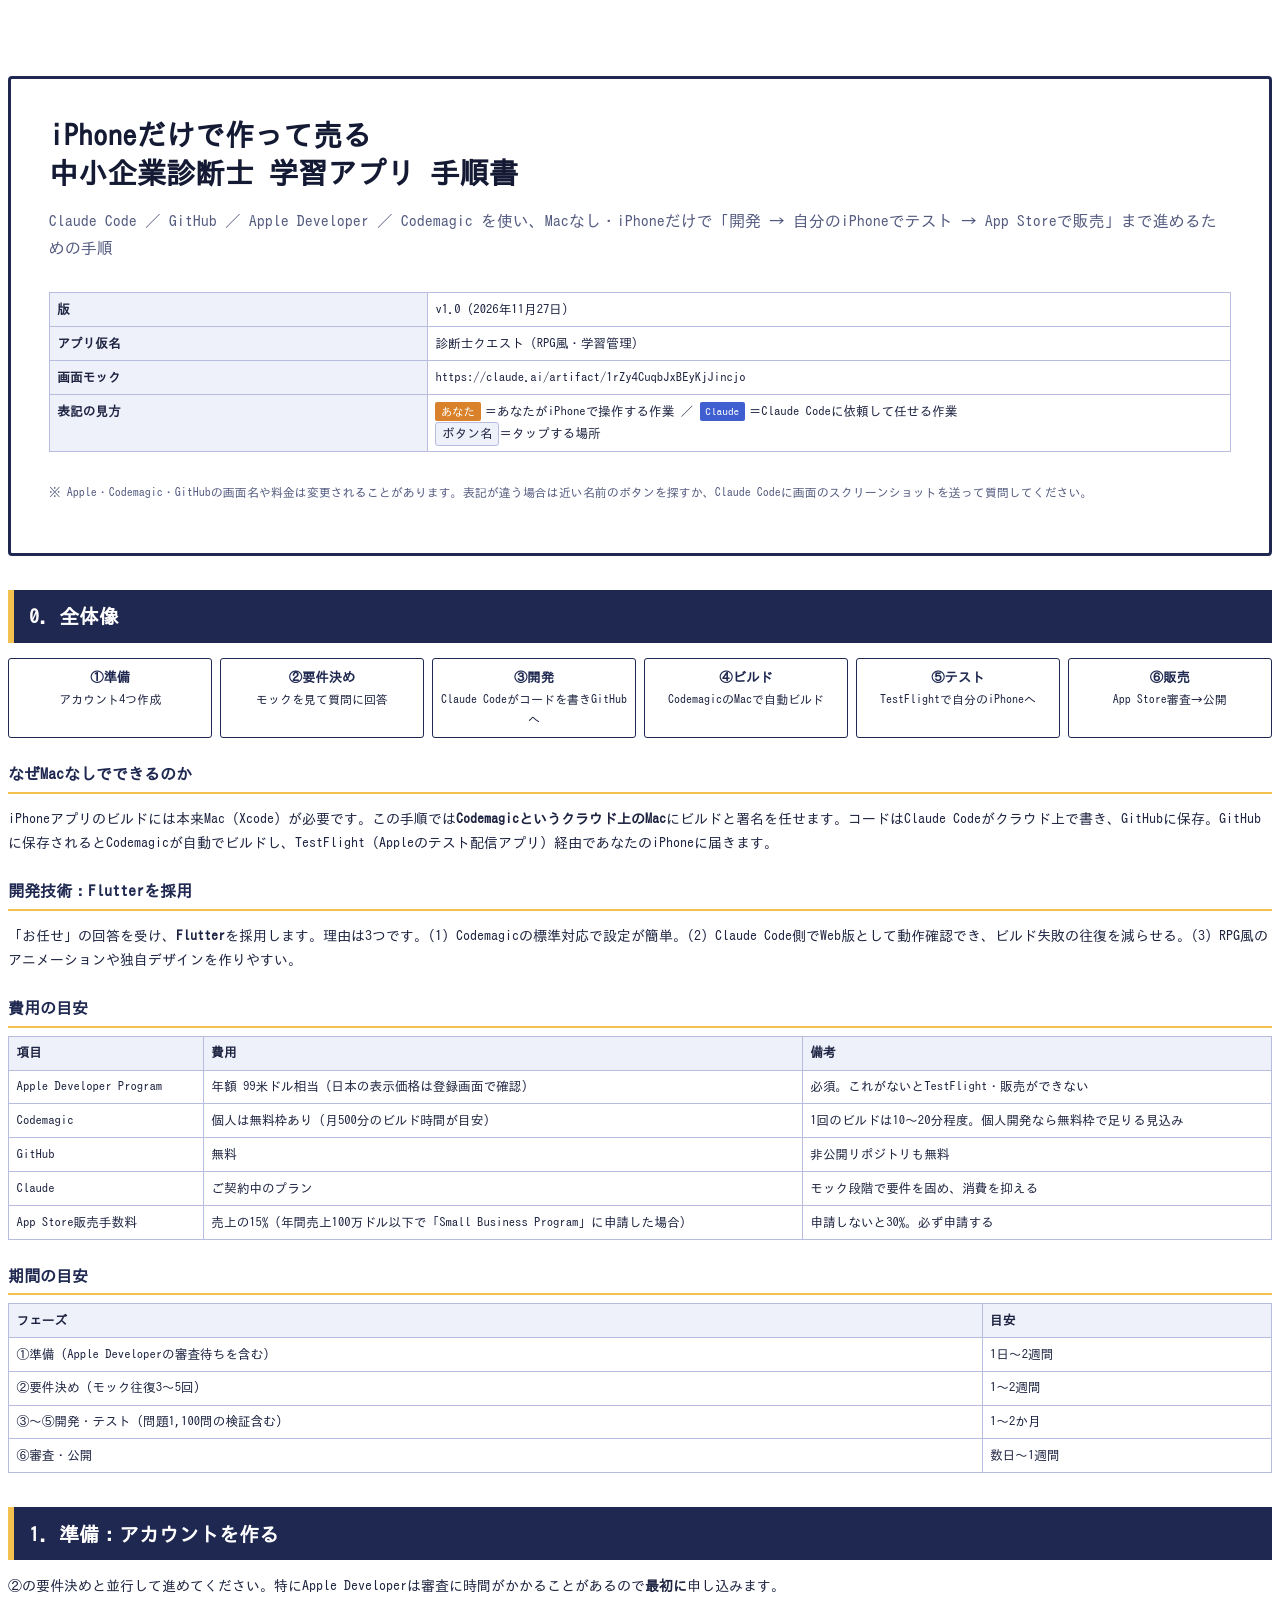
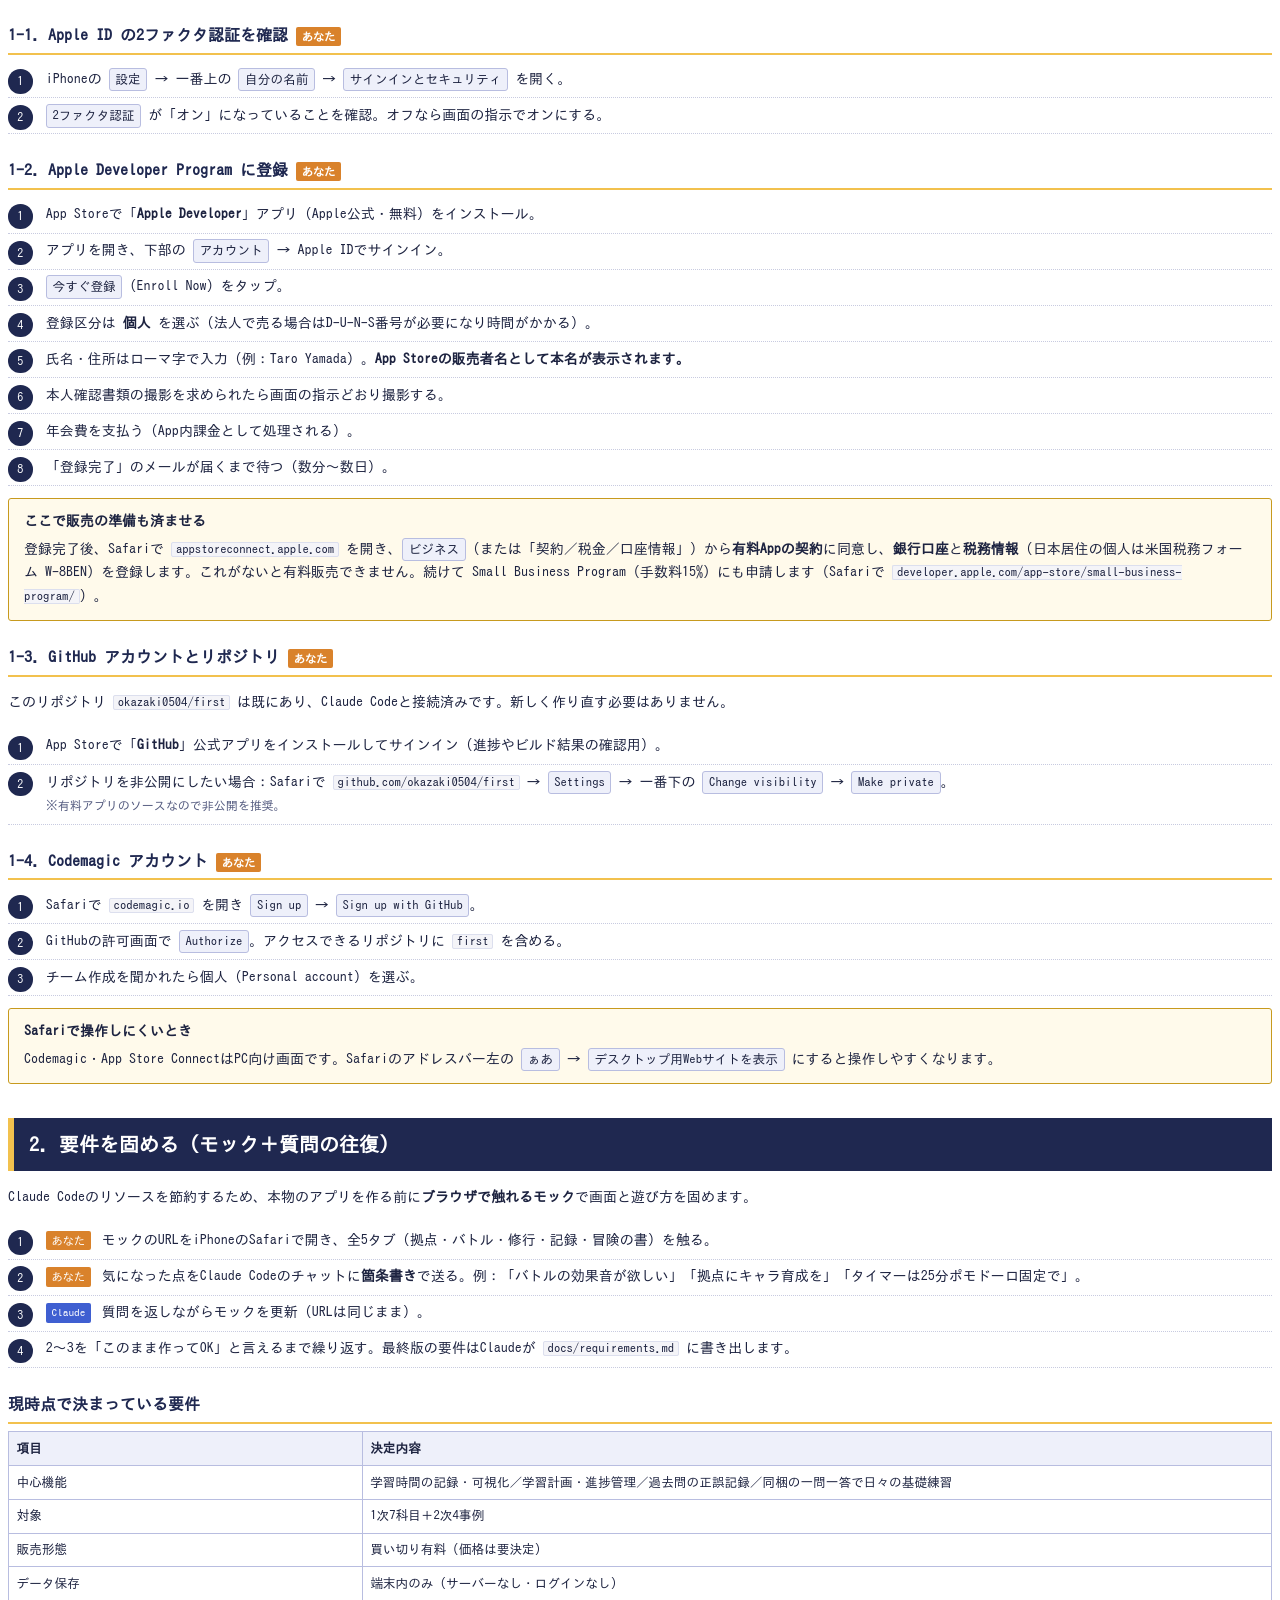
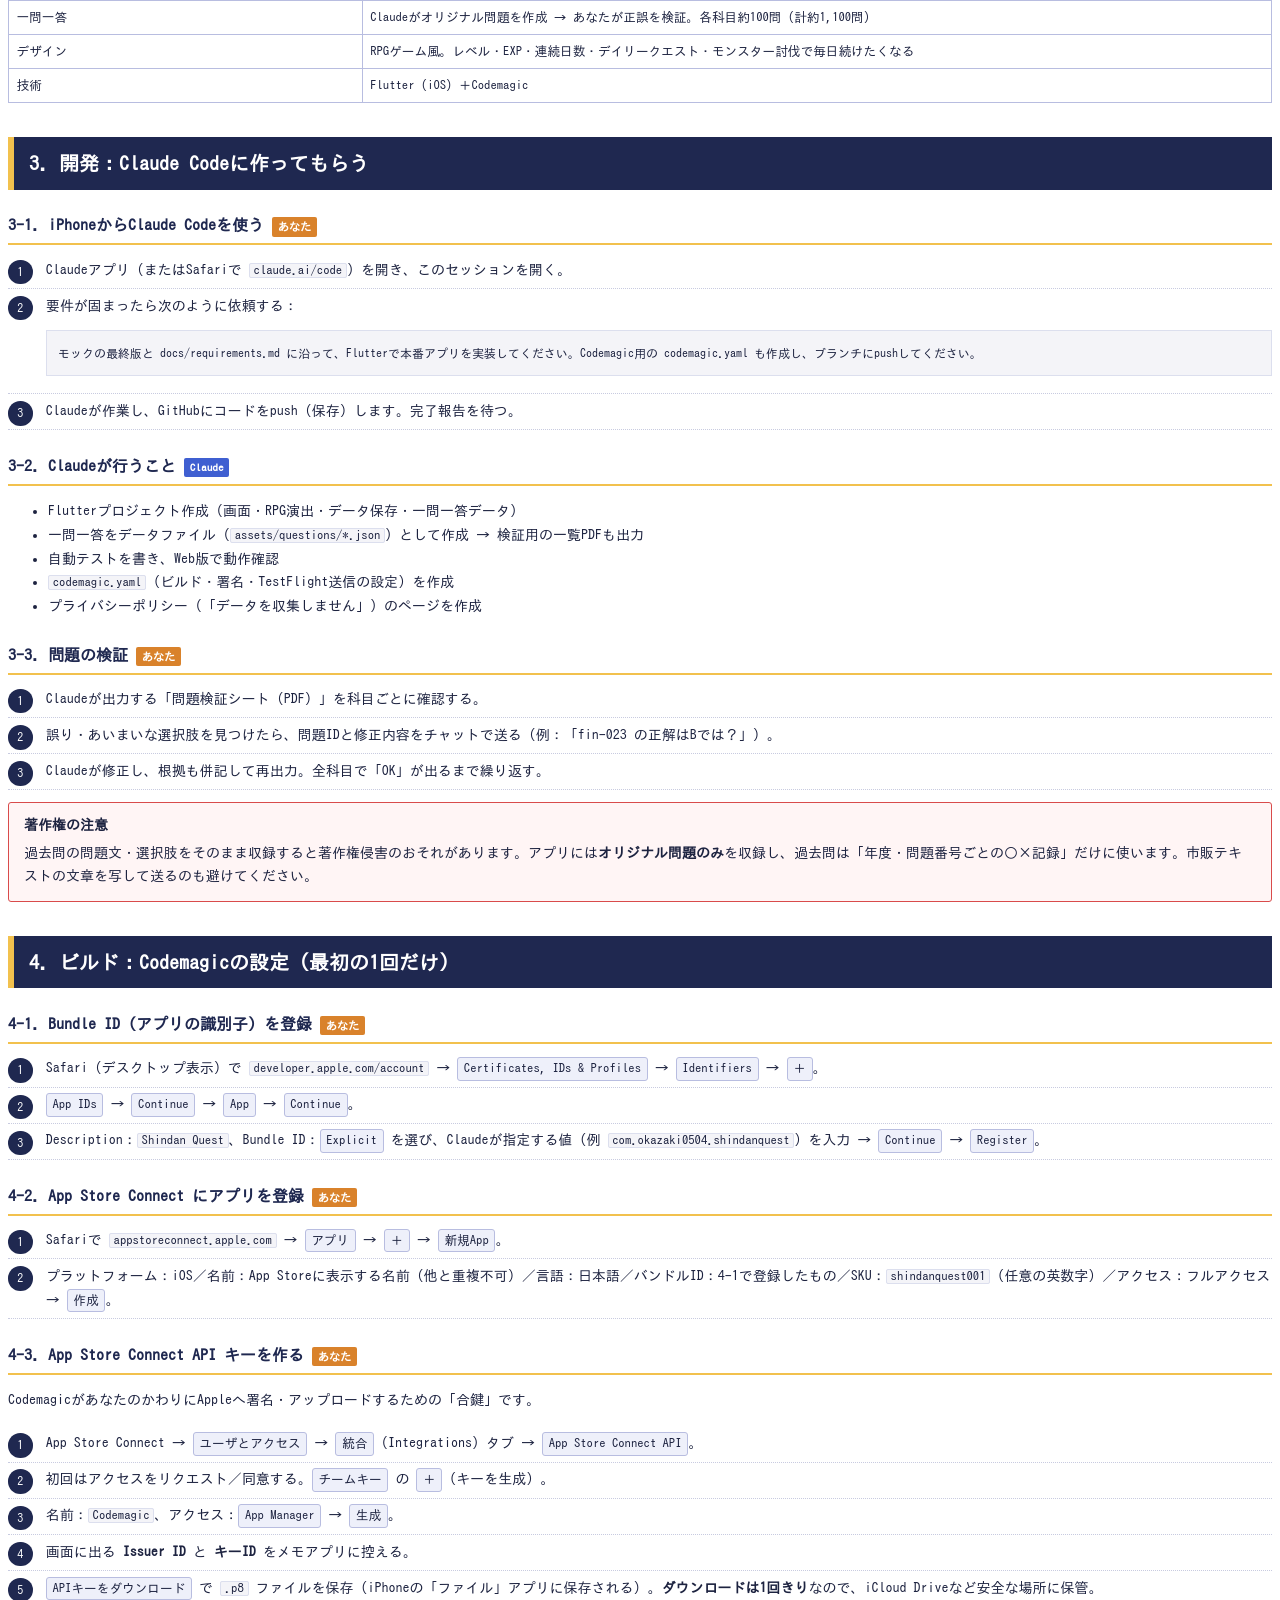
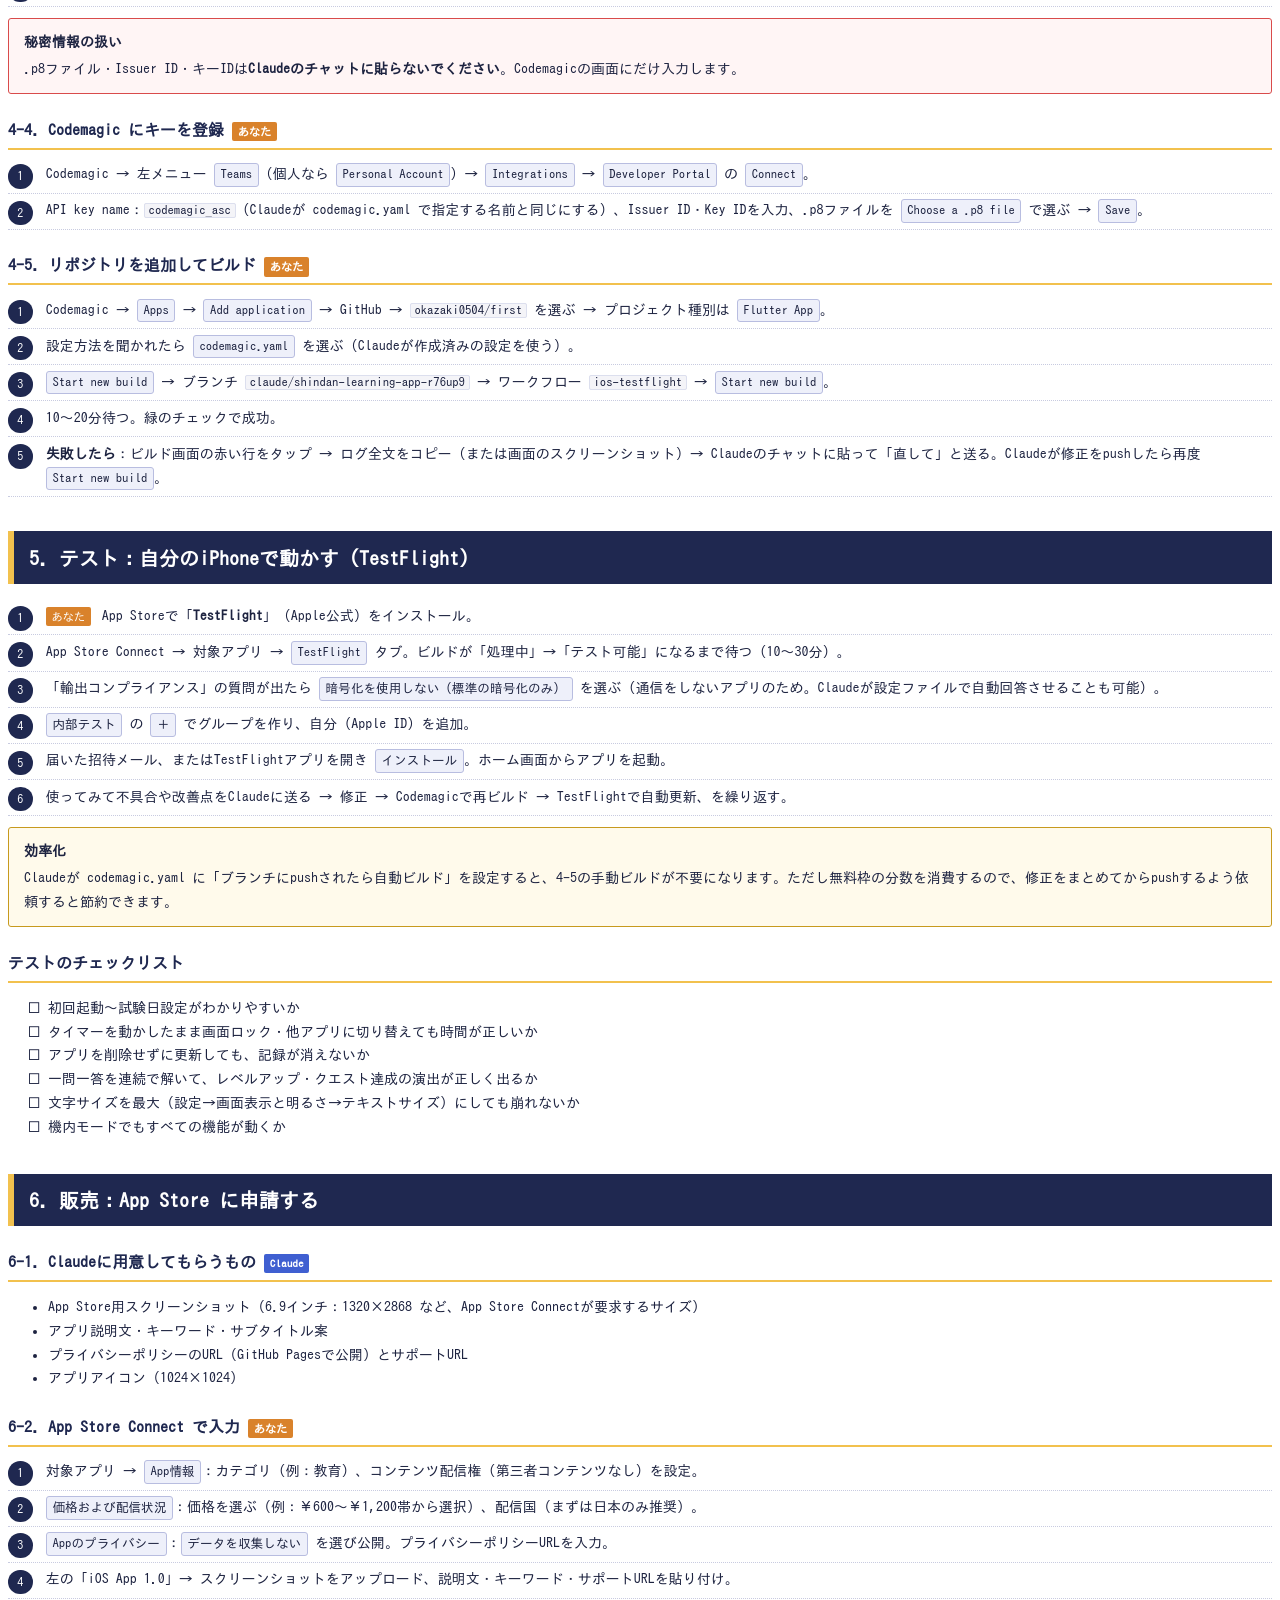
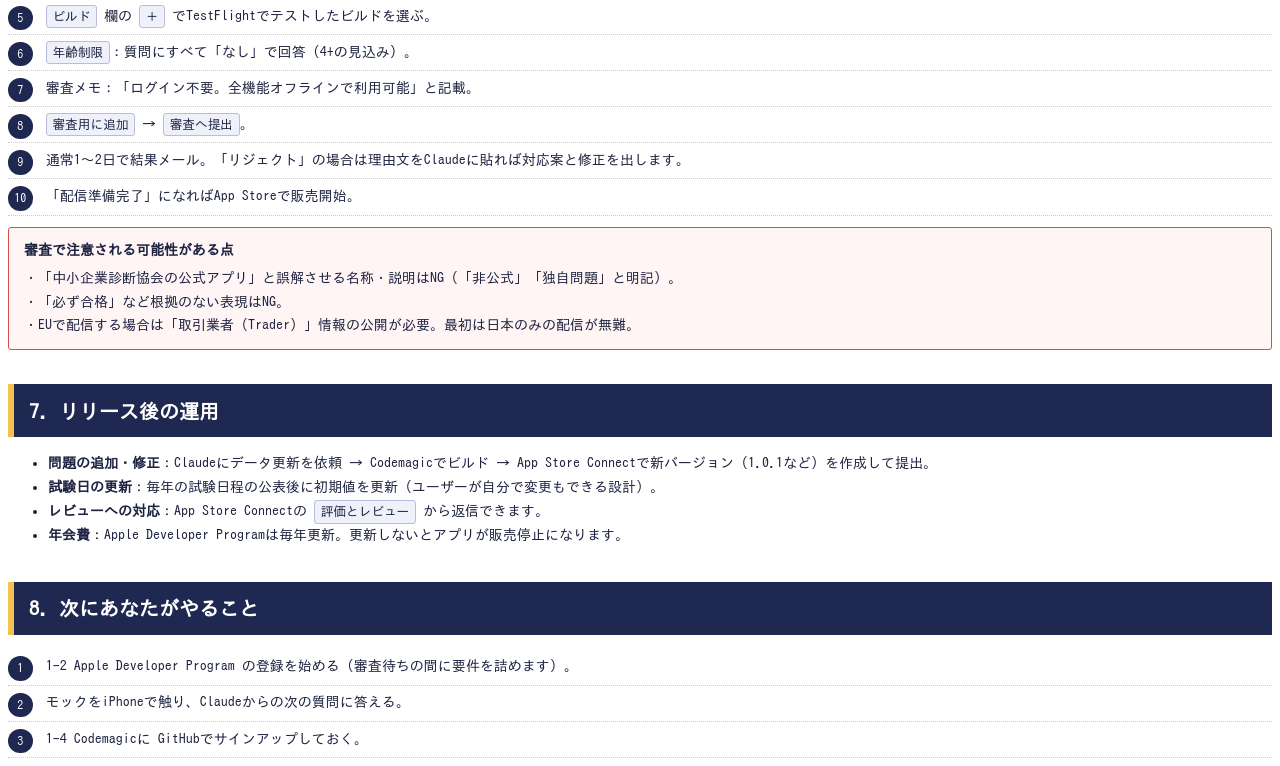
==== docs/guide.html @ 60f97804 "Add RPG-style mock, setup guide PDF, and initial requirements Co-Authored-By: Claude Opus 5.5 <norep" ====
<!doctype html>
<html lang="ja"><head><meta charset="utf-8"><title>iPhoneだけでアプリを作って売る手順書</title>
<style>
@page{size:A4;margin:16mm 14mm 16mm 14mm}
body{font-family:"IPAGothic","IPAゴシック",sans-serif;color:#1d2340;font-size:10.5pt;line-height:1.7}
h1{font-size:22pt;margin:0 0 4mm;color:#141a33;line-height:1.3}
h2{font-size:15pt;color:#fff;background:#1f2850;padding:2.5mm 4mm;margin:9mm 0 4mm;border-left:6px solid #f2c14e;page-break-after:avoid}
h3{font-size:12pt;color:#1f2850;border-bottom:2px solid #f2c14e;padding-bottom:1mm;margin:6mm 0 2mm;page-break-after:avoid}
.cover{border:3px solid #1f2850;border-radius:4px;padding:10mm;margin-top:20mm;page-break-after:always}
.cover .sub{font-size:12pt;color:#555c80}
.cover table{margin-top:8mm}
ol.steps{padding-left:0;list-style:none;counter-reset:s;margin:0}
ol.steps>li{counter-increment:s;position:relative;padding:1.5mm 0 1.5mm 10mm;border-bottom:1px dotted #c8cbe0;page-break-inside:avoid}
ol.steps>li::before{content:counter(s);position:absolute;left:0;top:1.8mm;width:6.5mm;height:6.5mm;border-radius:50%;background:#1f2850;color:#fff;text-align:center;font-size:9pt;line-height:6.5mm}
.tap{display:inline-block;background:#eef0fa;border:1px solid #b8bde0;border-radius:3px;padding:0 1.5mm;font-size:9.5pt;white-space:nowrap}
code,.code{font-family:"IPAGothic",monospace;background:#f4f4f8;border:1px solid #dcdfee;border-radius:2px;padding:0 1mm;font-size:9.5pt}
pre{font-family:"IPAGothic",monospace;background:#f4f4f8;border:1px solid #dcdfee;padding:3mm;font-size:9pt;white-space:pre-wrap;page-break-inside:avoid}
.box{border:1.5px solid #1f2850;border-radius:3px;padding:3mm 4mm;margin:3mm 0;page-break-inside:avoid}
.warn{border-color:#d94b4b;background:#fff5f5}
.tip{border-color:#c79a1e;background:#fffaeb}
.box b.h{display:block;margin-bottom:1mm}
table{border-collapse:collapse;width:100%;margin:2mm 0;font-size:9.5pt;page-break-inside:avoid}
th,td{border:1px solid #b8bde0;padding:1.5mm 2mm;text-align:left;vertical-align:top}
th{background:#eef0fa}
.who{display:inline-block;font-size:8.5pt;border-radius:2px;padding:0 1.5mm;margin-right:1mm;color:#fff}
.me{background:#d9822b}.cl{background:#3f5fd1}
.flow{display:flex;gap:2mm;flex-wrap:wrap;margin:3mm 0}
.flow div{flex:1;min-width:20mm;border:1.5px solid #1f2850;border-radius:3px;padding:2mm;font-size:9pt;text-align:center}
.flow div b{display:block;color:#1f2850;font-size:10pt}
.small{font-size:9pt;color:#555c80}
.check li{list-style:"□ ";}
</style></head><body>

<div class="cover">
<h1>iPhoneだけで作って売る<br>中小企業診断士 学習アプリ 手順書</h1>
<div class="sub">Claude Code ／ GitHub ／ Apple Developer ／ Codemagic を使い、Macなし・iPhoneだけで「開発 → 自分のiPhoneでテスト → App Storeで販売」まで進めるための手順</div>
<table>
<tr><th style="width:32%">版</th><td>v1.0（2026年11月27日）</td></tr>
<tr><th>アプリ仮名</th><td>診断士クエスト（RPG風・学習管理）</td></tr>
<tr><th>画面モック</th><td>https://claude.ai/artifact/1rZy4CuqbJxBEyKjJincjo</td></tr>
<tr><th>表記の見方</th><td><span class="who me">あなた</span>＝あなたがiPhoneで操作する作業 ／ <span class="who cl">Claude</span>＝Claude Codeに依頼して任せる作業<br><span class="tap">ボタン名</span>＝タップする場所</td></tr>
</table>
<p class="small" style="margin-top:8mm">※ Apple・Codemagic・GitHubの画面名や料金は変更されることがあります。表記が違う場合は近い名前のボタンを探すか、Claude Codeに画面のスクリーンショットを送って質問してください。</p>
</div>

<h2>0. 全体像</h2>
<div class="flow">
<div><b>①準備</b>アカウント4つ作成</div>
<div><b>②要件決め</b>モックを見て質問に回答</div>
<div><b>③開発</b>Claude Codeがコードを書きGitHubへ</div>
<div><b>④ビルド</b>CodemagicのMacで自動ビルド</div>
<div><b>⑤テスト</b>TestFlightで自分のiPhoneへ</div>
<div><b>⑥販売</b>App Store審査→公開</div>
</div>
<h3>なぜMacなしでできるのか</h3>
<p>iPhoneアプリのビルドには本来Mac（Xcode）が必要です。この手順では<b>Codemagicというクラウド上のMac</b>にビルドと署名を任せます。コードはClaude Codeがクラウド上で書き、GitHubに保存。GitHubに保存されるとCodemagicが自動でビルドし、TestFlight（Appleのテスト配信アプリ）経由であなたのiPhoneに届きます。</p>
<h3>開発技術：Flutterを採用</h3>
<p>「お任せ」の回答を受け、<b>Flutter</b>を採用します。理由は3つです。(1) Codemagicの標準対応で設定が簡単。(2) Claude Code側でWeb版として動作確認でき、ビルド失敗の往復を減らせる。(3) RPG風のアニメーションや独自デザインを作りやすい。</p>
<h3>費用の目安</h3>
<table>
<tr><th>項目</th><th>費用</th><th>備考</th></tr>
<tr><td>Apple Developer Program</td><td>年額 99米ドル相当（日本の表示価格は登録画面で確認）</td><td>必須。これがないとTestFlight・販売ができない</td></tr>
<tr><td>Codemagic</td><td>個人は無料枠あり（月500分のビルド時間が目安）</td><td>1回のビルドは10〜20分程度。個人開発なら無料枠で足りる見込み</td></tr>
<tr><td>GitHub</td><td>無料</td><td>非公開リポジトリも無料</td></tr>
<tr><td>Claude</td><td>ご契約中のプラン</td><td>モック段階で要件を固め、消費を抑える</td></tr>
<tr><td>App Store販売手数料</td><td>売上の15%（年間売上100万ドル以下で「Small Business Program」に申請した場合）</td><td>申請しないと30%。必ず申請する</td></tr>
</table>
<h3>期間の目安</h3>
<table>
<tr><th>フェーズ</th><th>目安</th></tr>
<tr><td>①準備（Apple Developerの審査待ちを含む）</td><td>1日〜2週間</td></tr>
<tr><td>②要件決め（モック往復3〜5回）</td><td>1〜2週間</td></tr>
<tr><td>③〜⑤開発・テスト（問題1,100問の検証含む）</td><td>1〜2か月</td></tr>
<tr><td>⑥審査・公開</td><td>数日〜1週間</td></tr>
</table>

<h2>1. 準備：アカウントを作る</h2>
<p>②の要件決めと並行して進めてください。特にApple Developerは審査に時間がかかることがあるので<b>最初に</b>申し込みます。</p>

<h3>1-1. Apple ID の2ファクタ認証を確認 <span class="who me">あなた</span></h3>
<ol class="steps">
<li>iPhoneの <span class="tap">設定</span> → 一番上の <span class="tap">自分の名前</span> → <span class="tap">サインインとセキュリティ</span> を開く。</li>
<li><span class="tap">2ファクタ認証</span> が「オン」になっていることを確認。オフなら画面の指示でオンにする。</li>
</ol>

<h3>1-2. Apple Developer Program に登録 <span class="who me">あなた</span></h3>
<ol class="steps">
<li>App Storeで「<b>Apple Developer</b>」アプリ（Apple公式・無料）をインストール。</li>
<li>アプリを開き、下部の <span class="tap">アカウント</span> → Apple IDでサインイン。</li>
<li><span class="tap">今すぐ登録</span>（Enroll Now）をタップ。</li>
<li>登録区分は <b>個人</b> を選ぶ（法人で売る場合はD-U-N-S番号が必要になり時間がかかる）。</li>
<li>氏名・住所はローマ字で入力（例：Taro Yamada）。<b>App Storeの販売者名として本名が表示されます。</b></li>
<li>本人確認書類の撮影を求められたら画面の指示どおり撮影する。</li>
<li>年会費を支払う（App内課金として処理される）。</li>
<li>「登録完了」のメールが届くまで待つ（数分〜数日）。</li>
</ol>
<div class="box tip"><b class="h">ここで販売の準備も済ませる</b>登録完了後、Safariで <code>appstoreconnect.apple.com</code> を開き、<span class="tap">ビジネス</span>（または「契約／税金／口座情報」）から<b>有料Appの契約</b>に同意し、<b>銀行口座</b>と<b>税務情報</b>（日本居住の個人は米国税務フォーム W-8BEN）を登録します。これがないと有料販売できません。続けて Small Business Program（手数料15%）にも申請します（Safariで <code>developer.apple.com/app-store/small-business-program/</code>）。</div>

<h3>1-3. GitHub アカウントとリポジトリ <span class="who me">あなた</span></h3>
<p>このリポジトリ <code>okazaki0504/first</code> は既にあり、Claude Codeと接続済みです。新しく作り直す必要はありません。</p>
<ol class="steps">
<li>App Storeで「<b>GitHub</b>」公式アプリをインストールしてサインイン（進捗やビルド結果の確認用）。</li>
<li>リポジトリを非公開にしたい場合：Safariで <code>github.com/okazaki0504/first</code> → <span class="tap">Settings</span> → 一番下の <span class="tap">Change visibility</span> → <span class="tap">Make private</span>。<br><span class="small">※有料アプリのソースなので非公開を推奨。</span></li>
</ol>

<h3>1-4. Codemagic アカウント <span class="who me">あなた</span></h3>
<ol class="steps">
<li>Safariで <code>codemagic.io</code> を開き <span class="tap">Sign up</span> → <span class="tap">Sign up with GitHub</span>。</li>
<li>GitHubの許可画面で <span class="tap">Authorize</span>。アクセスできるリポジトリに <code>first</code> を含める。</li>
<li>チーム作成を聞かれたら個人（Personal account）を選ぶ。</li>
</ol>
<div class="box tip"><b class="h">Safariで操作しにくいとき</b>Codemagic・App Store ConnectはPC向け画面です。Safariのアドレスバー左の <span class="tap">ぁあ</span> → <span class="tap">デスクトップ用Webサイトを表示</span> にすると操作しやすくなります。</div>

<h2>2. 要件を固める（モック＋質問の往復）</h2>
<p>Claude Codeのリソースを節約するため、本物のアプリを作る前に<b>ブラウザで触れるモック</b>で画面と遊び方を固めます。</p>
<ol class="steps">
<li><span class="who me">あなた</span> モックのURLをiPhoneのSafariで開き、全5タブ（拠点・バトル・修行・記録・冒険の書）を触る。</li>
<li><span class="who me">あなた</span> 気になった点をClaude Codeのチャットに<b>箇条書き</b>で送る。例：「バトルの効果音が欲しい」「拠点にキャラ育成を」「タイマーは25分ポモドーロ固定で」。</li>
<li><span class="who cl">Claude</span> 質問を返しながらモックを更新（URLは同じまま）。</li>
<li>2〜3を「このまま作ってOK」と言えるまで繰り返す。最終版の要件はClaudeが <code>docs/requirements.md</code> に書き出します。</li>
</ol>
<h3>現時点で決まっている要件</h3>
<table>
<tr><th style="width:28%">項目</th><th>決定内容</th></tr>
<tr><td>中心機能</td><td>学習時間の記録・可視化／学習計画・進捗管理／過去問の正誤記録／同梱の一問一答で日々の基礎練習</td></tr>
<tr><td>対象</td><td>1次7科目＋2次4事例</td></tr>
<tr><td>販売形態</td><td>買い切り有料（価格は要決定）</td></tr>
<tr><td>データ保存</td><td>端末内のみ（サーバーなし・ログインなし）</td></tr>
<tr><td>一問一答</td><td>Claudeがオリジナル問題を作成 → あなたが正誤を検証。各科目約100問（計約1,100問）</td></tr>
<tr><td>デザイン</td><td>RPGゲーム風。レベル・EXP・連続日数・デイリークエスト・モンスター討伐で毎日続けたくなる</td></tr>
<tr><td>技術</td><td>Flutter（iOS）＋Codemagic</td></tr>
</table>

<h2>3. 開発：Claude Codeに作ってもらう</h2>
<h3>3-1. iPhoneからClaude Codeを使う <span class="who me">あなた</span></h3>
<ol class="steps">
<li>Claudeアプリ（またはSafariで <code>claude.ai/code</code>）を開き、このセッションを開く。</li>
<li>要件が固まったら次のように依頼する：<br><pre>モックの最終版と docs/requirements.md に沿って、Flutterで本番アプリを実装してください。Codemagic用の codemagic.yaml も作成し、ブランチにpushしてください。</pre></li>
<li>Claudeが作業し、GitHubにコードをpush（保存）します。完了報告を待つ。</li>
</ol>
<h3>3-2. Claudeが行うこと <span class="who cl">Claude</span></h3>
<ul>
<li>Flutterプロジェクト作成（画面・RPG演出・データ保存・一問一答データ）</li>
<li>一問一答をデータファイル（<code>assets/questions/*.json</code>）として作成 → 検証用の一覧PDFも出力</li>
<li>自動テストを書き、Web版で動作確認</li>
<li><code>codemagic.yaml</code>（ビルド・署名・TestFlight送信の設定）を作成</li>
<li>プライバシーポリシー（「データを収集しません」）のページを作成</li>
</ul>
<h3>3-3. 問題の検証 <span class="who me">あなた</span></h3>
<ol class="steps">
<li>Claudeが出力する「問題検証シート（PDF）」を科目ごとに確認する。</li>
<li>誤り・あいまいな選択肢を見つけたら、問題IDと修正内容をチャットで送る（例：「fin-023 の正解はBでは？」）。</li>
<li>Claudeが修正し、根拠も併記して再出力。全科目で「OK」が出るまで繰り返す。</li>
</ol>
<div class="box warn"><b class="h">著作権の注意</b>過去問の問題文・選択肢をそのまま収録すると著作権侵害のおそれがあります。アプリには<b>オリジナル問題のみ</b>を収録し、過去問は「年度・問題番号ごとの○×記録」だけに使います。市販テキストの文章を写して送るのも避けてください。</div>

<h2>4. ビルド：Codemagicの設定（最初の1回だけ）</h2>
<h3>4-1. Bundle ID（アプリの識別子）を登録 <span class="who me">あなた</span></h3>
<ol class="steps">
<li>Safari（デスクトップ表示）で <code>developer.apple.com/account</code> → <span class="tap">Certificates, IDs &amp; Profiles</span> → <span class="tap">Identifiers</span> → <span class="tap">＋</span>。</li>
<li><span class="tap">App IDs</span> → <span class="tap">Continue</span> → <span class="tap">App</span> → <span class="tap">Continue</span>。</li>
<li>Description：<code>Shindan Quest</code>、Bundle ID：<span class="tap">Explicit</span> を選び、Claudeが指定する値（例 <code>com.okazaki0504.shindanquest</code>）を入力 → <span class="tap">Continue</span> → <span class="tap">Register</span>。</li>
</ol>
<h3>4-2. App Store Connect にアプリを登録 <span class="who me">あなた</span></h3>
<ol class="steps">
<li>Safariで <code>appstoreconnect.apple.com</code> → <span class="tap">アプリ</span> → <span class="tap">＋</span> → <span class="tap">新規App</span>。</li>
<li>プラットフォーム：iOS／名前：App Storeに表示する名前（他と重複不可）／言語：日本語／バンドルID：4-1で登録したもの／SKU：<code>shindanquest001</code>（任意の英数字）／アクセス：フルアクセス → <span class="tap">作成</span>。</li>
</ol>
<h3>4-3. App Store Connect API キーを作る <span class="who me">あなた</span></h3>
<p>CodemagicがあなたのかわりにAppleへ署名・アップロードするための「合鍵」です。</p>
<ol class="steps">
<li>App Store Connect → <span class="tap">ユーザとアクセス</span> → <span class="tap">統合</span>（Integrations）タブ → <span class="tap">App Store Connect API</span>。</li>
<li>初回はアクセスをリクエスト／同意する。<span class="tap">チームキー</span> の <span class="tap">＋</span>（キーを生成）。</li>
<li>名前：<code>Codemagic</code>、アクセス：<span class="tap">App Manager</span> → <span class="tap">生成</span>。</li>
<li>画面に出る <b>Issuer ID</b> と <b>キーID</b> をメモアプリに控える。</li>
<li><span class="tap">APIキーをダウンロード</span> で <code>.p8</code> ファイルを保存（iPhoneの「ファイル」アプリに保存される）。<b>ダウンロードは1回きり</b>なので、iCloud Driveなど安全な場所に保管。</li>
</ol>
<div class="box warn"><b class="h">秘密情報の扱い</b>.p8ファイル・Issuer ID・キーIDは<b>Claudeのチャットに貼らないでください</b>。Codemagicの画面にだけ入力します。</div>
<h3>4-4. Codemagic にキーを登録 <span class="who me">あなた</span></h3>
<ol class="steps">
<li>Codemagic → 左メニュー <span class="tap">Teams</span>（個人なら <span class="tap">Personal Account</span>）→ <span class="tap">Integrations</span> → <span class="tap">Developer Portal</span> の <span class="tap">Connect</span>。</li>
<li>API key name：<code>codemagic_asc</code>（Claudeが codemagic.yaml で指定する名前と同じにする）、Issuer ID・Key IDを入力、.p8ファイルを <span class="tap">Choose a .p8 file</span> で選ぶ → <span class="tap">Save</span>。</li>
</ol>
<h3>4-5. リポジトリを追加してビルド <span class="who me">あなた</span></h3>
<ol class="steps">
<li>Codemagic → <span class="tap">Apps</span> → <span class="tap">Add application</span> → GitHub → <code>okazaki0504/first</code> を選ぶ → プロジェクト種別は <span class="tap">Flutter App</span>。</li>
<li>設定方法を聞かれたら <span class="tap">codemagic.yaml</span> を選ぶ（Claudeが作成済みの設定を使う）。</li>
<li><span class="tap">Start new build</span> → ブランチ <code>claude/shindan-learning-app-r76up9</code> → ワークフロー <code>ios-testflight</code> → <span class="tap">Start new build</span>。</li>
<li>10〜20分待つ。緑のチェックで成功。</li>
<li><b>失敗したら</b>：ビルド画面の赤い行をタップ → ログ全文をコピー（または画面のスクリーンショット）→ Claudeのチャットに貼って「直して」と送る。Claudeが修正をpushしたら再度 <span class="tap">Start new build</span>。</li>
</ol>

<h2>5. テスト：自分のiPhoneで動かす（TestFlight）</h2>
<ol class="steps">
<li><span class="who me">あなた</span> App Storeで「<b>TestFlight</b>」（Apple公式）をインストール。</li>
<li>App Store Connect → 対象アプリ → <span class="tap">TestFlight</span> タブ。ビルドが「処理中」→「テスト可能」になるまで待つ（10〜30分）。</li>
<li>「輸出コンプライアンス」の質問が出たら <span class="tap">暗号化を使用しない（標準の暗号化のみ）</span> を選ぶ（通信をしないアプリのため。Claudeが設定ファイルで自動回答させることも可能）。</li>
<li><span class="tap">内部テスト</span> の <span class="tap">＋</span> でグループを作り、自分（Apple ID）を追加。</li>
<li>届いた招待メール、またはTestFlightアプリを開き <span class="tap">インストール</span>。ホーム画面からアプリを起動。</li>
<li>使ってみて不具合や改善点をClaudeに送る → 修正 → Codemagicで再ビルド → TestFlightで自動更新、を繰り返す。</li>
</ol>
<div class="box tip"><b class="h">効率化</b>Claudeが codemagic.yaml に「ブランチにpushされたら自動ビルド」を設定すると、4-5の手動ビルドが不要になります。ただし無料枠の分数を消費するので、修正をまとめてからpushするよう依頼すると節約できます。</div>
<h3>テストのチェックリスト</h3>
<ul class="check">
<li>初回起動〜試験日設定がわかりやすいか</li>
<li>タイマーを動かしたまま画面ロック・他アプリに切り替えても時間が正しいか</li>
<li>アプリを削除せずに更新しても、記録が消えないか</li>
<li>一問一答を連続で解いて、レベルアップ・クエスト達成の演出が正しく出るか</li>
<li>文字サイズを最大（設定→画面表示と明るさ→テキストサイズ）にしても崩れないか</li>
<li>機内モードでもすべての機能が動くか</li>
</ul>

<h2>6. 販売：App Store に申請する</h2>
<h3>6-1. Claudeに用意してもらうもの <span class="who cl">Claude</span></h3>
<ul>
<li>App Store用スクリーンショット（6.9インチ：1320×2868 など、App Store Connectが要求するサイズ）</li>
<li>アプリ説明文・キーワード・サブタイトル案</li>
<li>プライバシーポリシーのURL（GitHub Pagesで公開）とサポートURL</li>
<li>アプリアイコン（1024×1024）</li>
</ul>
<h3>6-2. App Store Connect で入力 <span class="who me">あなた</span></h3>
<ol class="steps">
<li>対象アプリ → <span class="tap">App情報</span>：カテゴリ（例：教育）、コンテンツ配信権（第三者コンテンツなし）を設定。</li>
<li><span class="tap">価格および配信状況</span>：価格を選ぶ（例：¥600〜¥1,200帯から選択）、配信国（まずは日本のみ推奨）。</li>
<li><span class="tap">Appのプライバシー</span>：<span class="tap">データを収集しない</span> を選び公開。プライバシーポリシーURLを入力。</li>
<li>左の「iOS App 1.0」→ スクリーンショットをアップロード、説明文・キーワード・サポートURLを貼り付け。</li>
<li><span class="tap">ビルド</span> 欄の <span class="tap">＋</span> でTestFlightでテストしたビルドを選ぶ。</li>
<li><span class="tap">年齢制限</span>：質問にすべて「なし」で回答（4+の見込み）。</li>
<li>審査メモ：「ログイン不要。全機能オフラインで利用可能」と記載。</li>
<li><span class="tap">審査用に追加</span> → <span class="tap">審査へ提出</span>。</li>
<li>通常1〜2日で結果メール。「リジェクト」の場合は理由文をClaudeに貼れば対応案と修正を出します。</li>
<li>「配信準備完了」になればApp Storeで販売開始。</li>
</ol>
<div class="box warn"><b class="h">審査で注意される可能性がある点</b>
・「中小企業診断協会の公式アプリ」と誤解させる名称・説明はNG（「非公式」「独自問題」と明記）。<br>
・「必ず合格」など根拠のない表現はNG。<br>
・EUで配信する場合は「取引業者（Trader）」情報の公開が必要。最初は日本のみの配信が無難。</div>

<h2>7. リリース後の運用</h2>
<ul>
<li><b>問題の追加・修正</b>：Claudeにデータ更新を依頼 → Codemagicでビルド → App Store Connectで新バージョン（1.0.1など）を作成して提出。</li>
<li><b>試験日の更新</b>：毎年の試験日程の公表後に初期値を更新（ユーザーが自分で変更もできる設計）。</li>
<li><b>レビューへの対応</b>：App Store Connectの <span class="tap">評価とレビュー</span> から返信できます。</li>
<li><b>年会費</b>：Apple Developer Programは毎年更新。更新しないとアプリが販売停止になります。</li>
</ul>

<h2>8. 次にあなたがやること</h2>
<ol class="steps">
<li>1-2 Apple Developer Program の登録を始める（審査待ちの間に要件を詰めます）。</li>
<li>モックをiPhoneで触り、Claudeからの次の質問に答える。</li>
<li>1-4 Codemagicに GitHubでサインアップしておく。</li>
</ol>
</body></html>
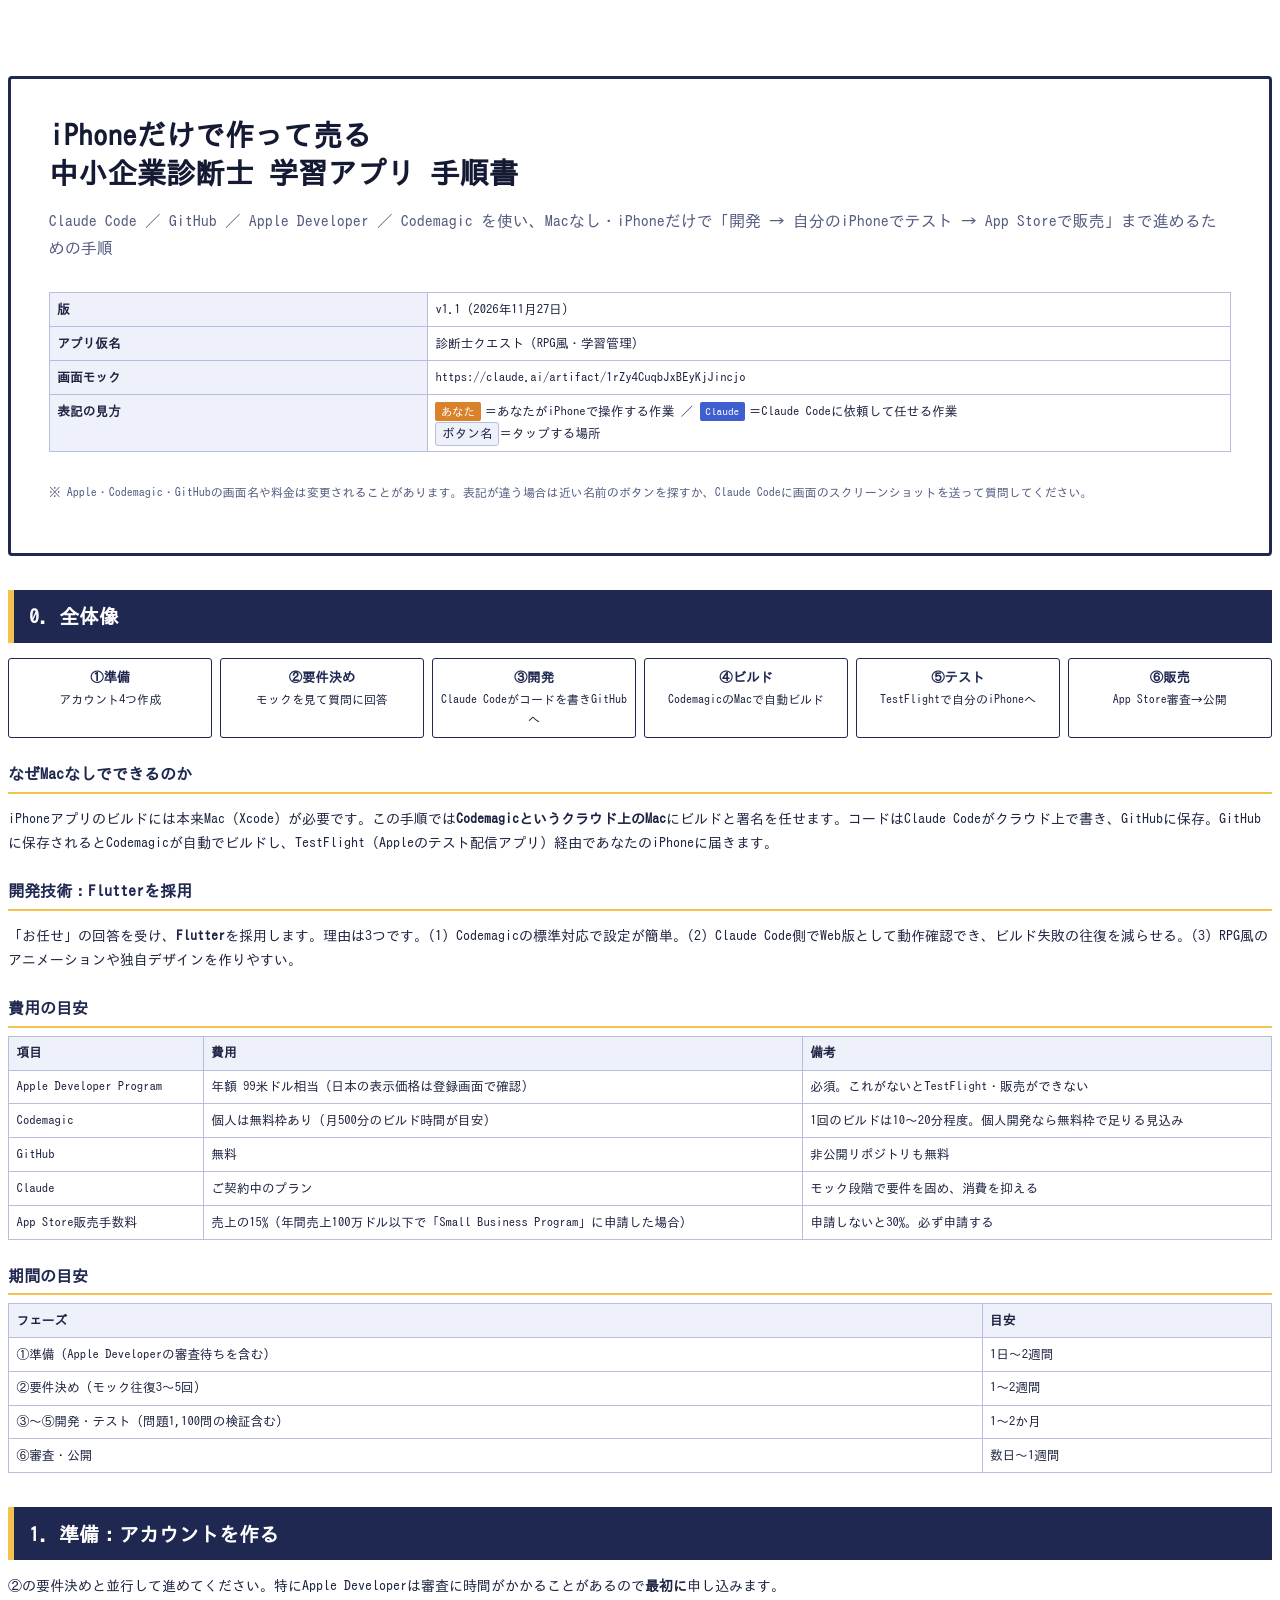
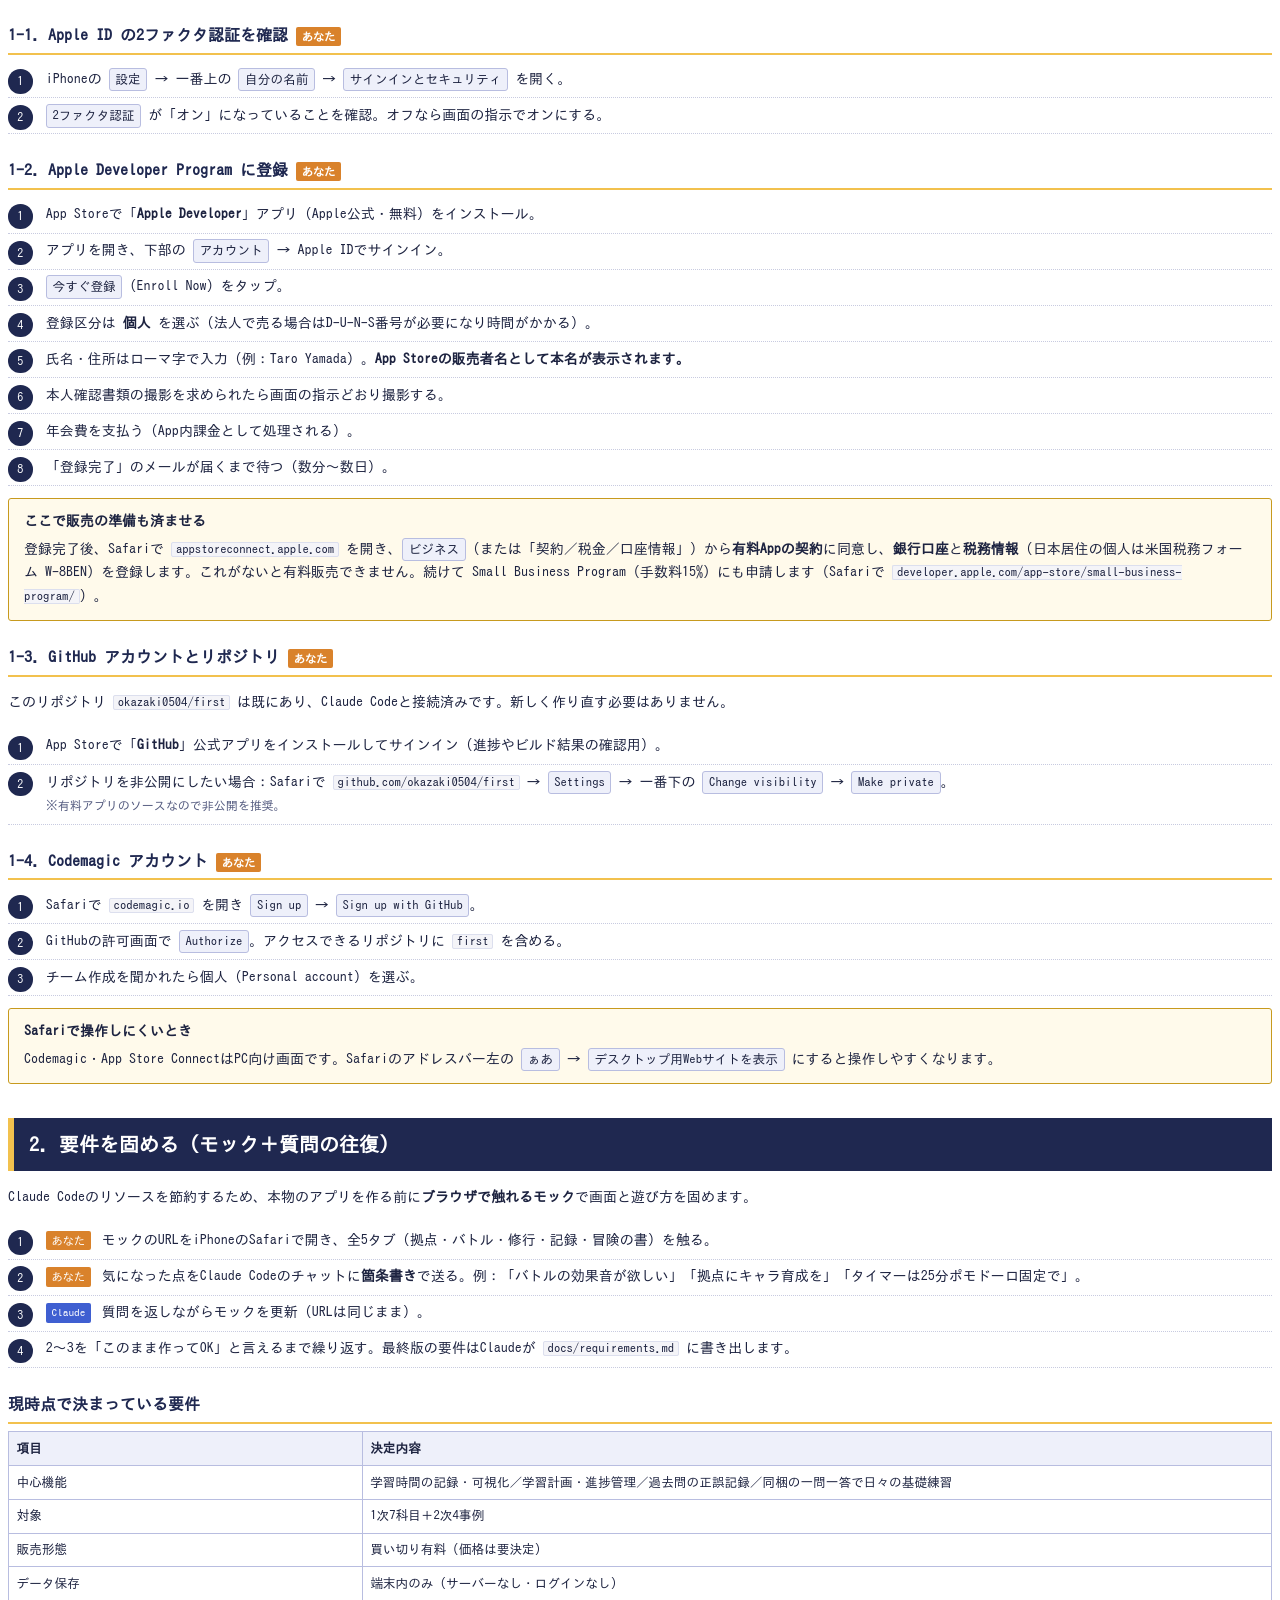
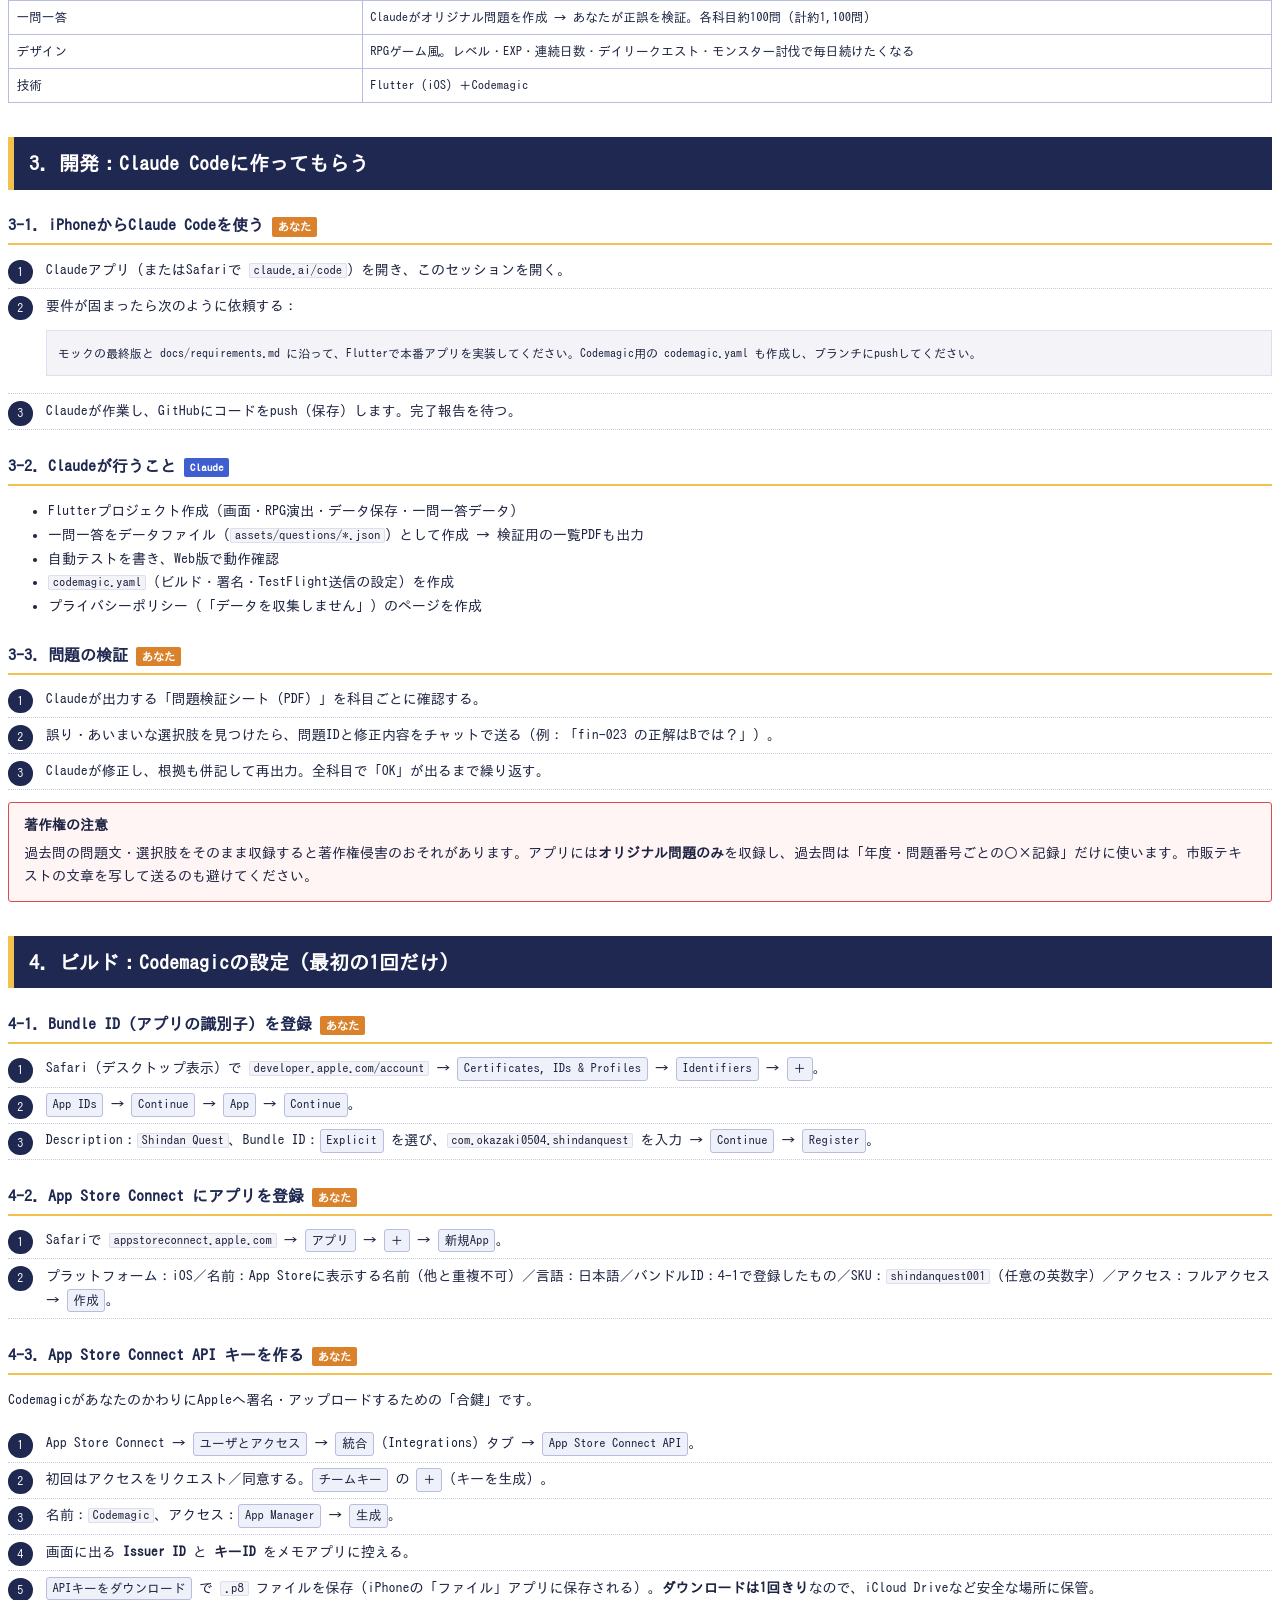
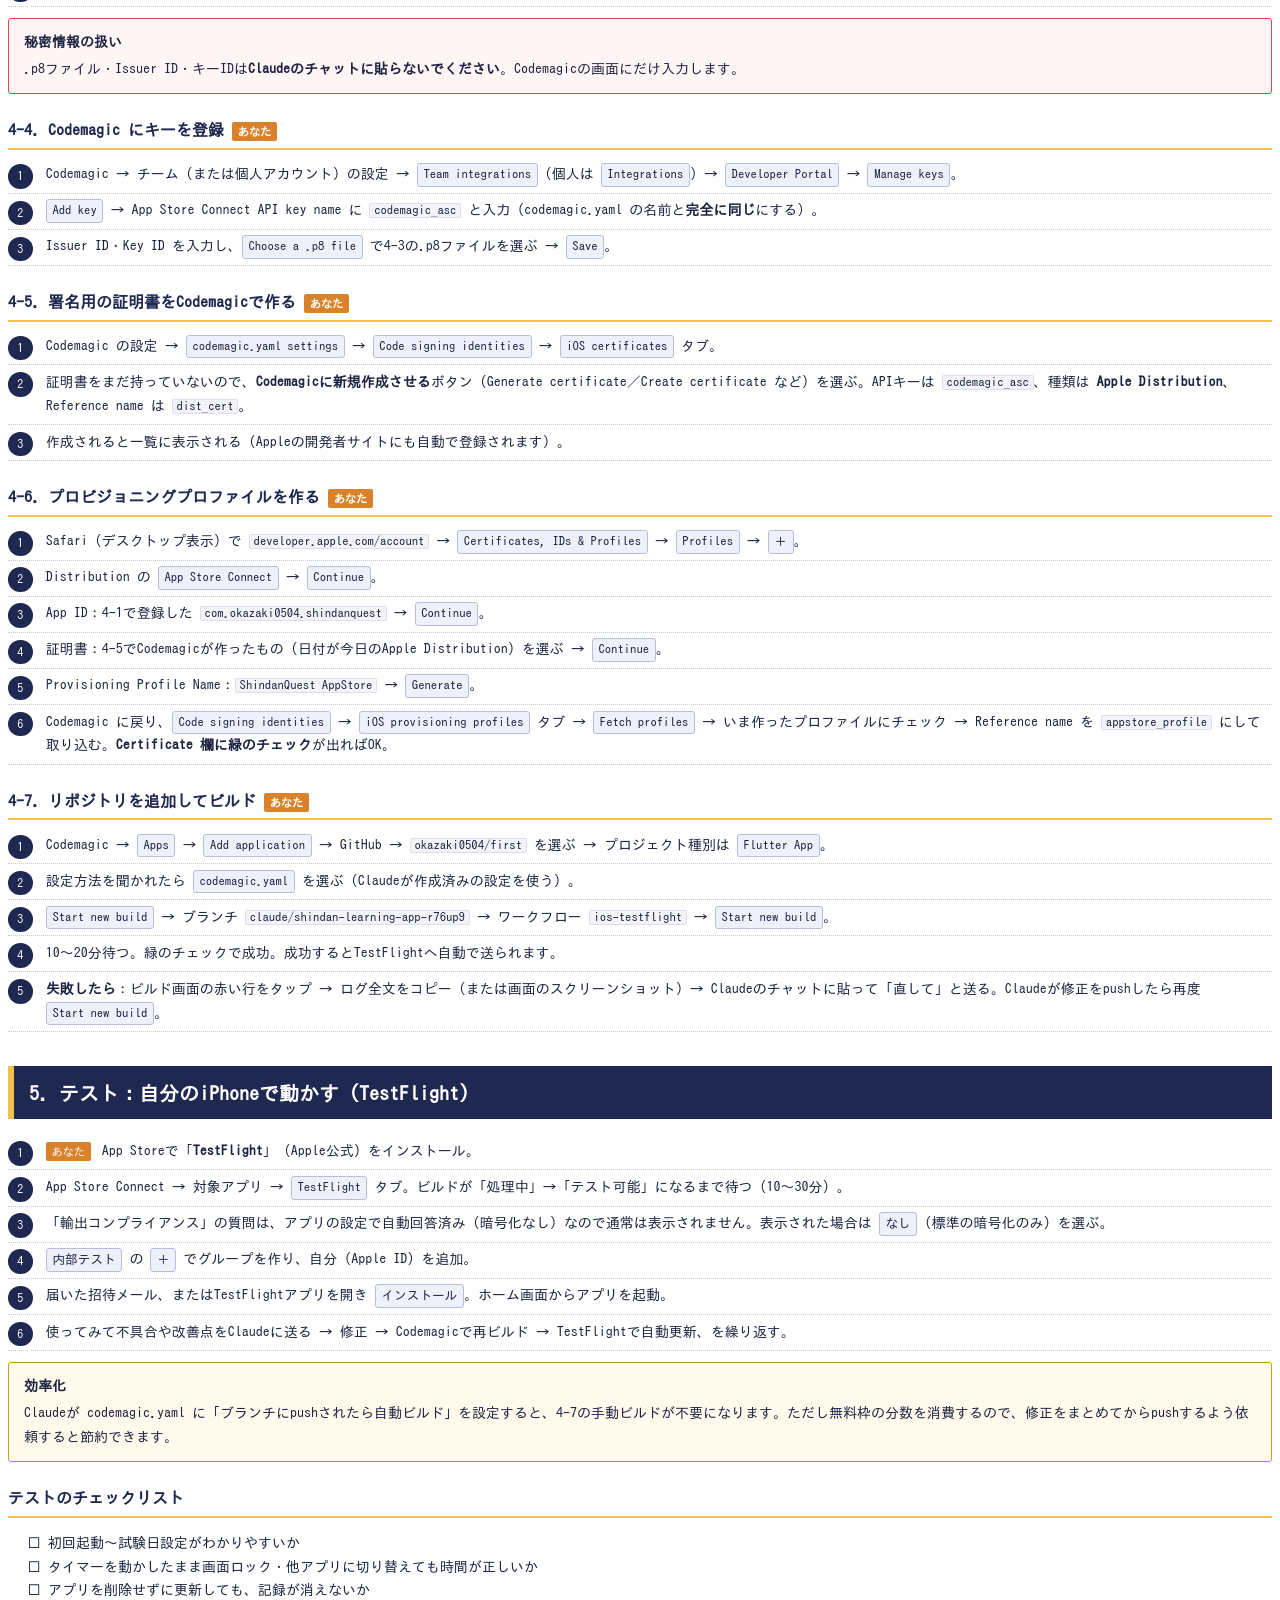
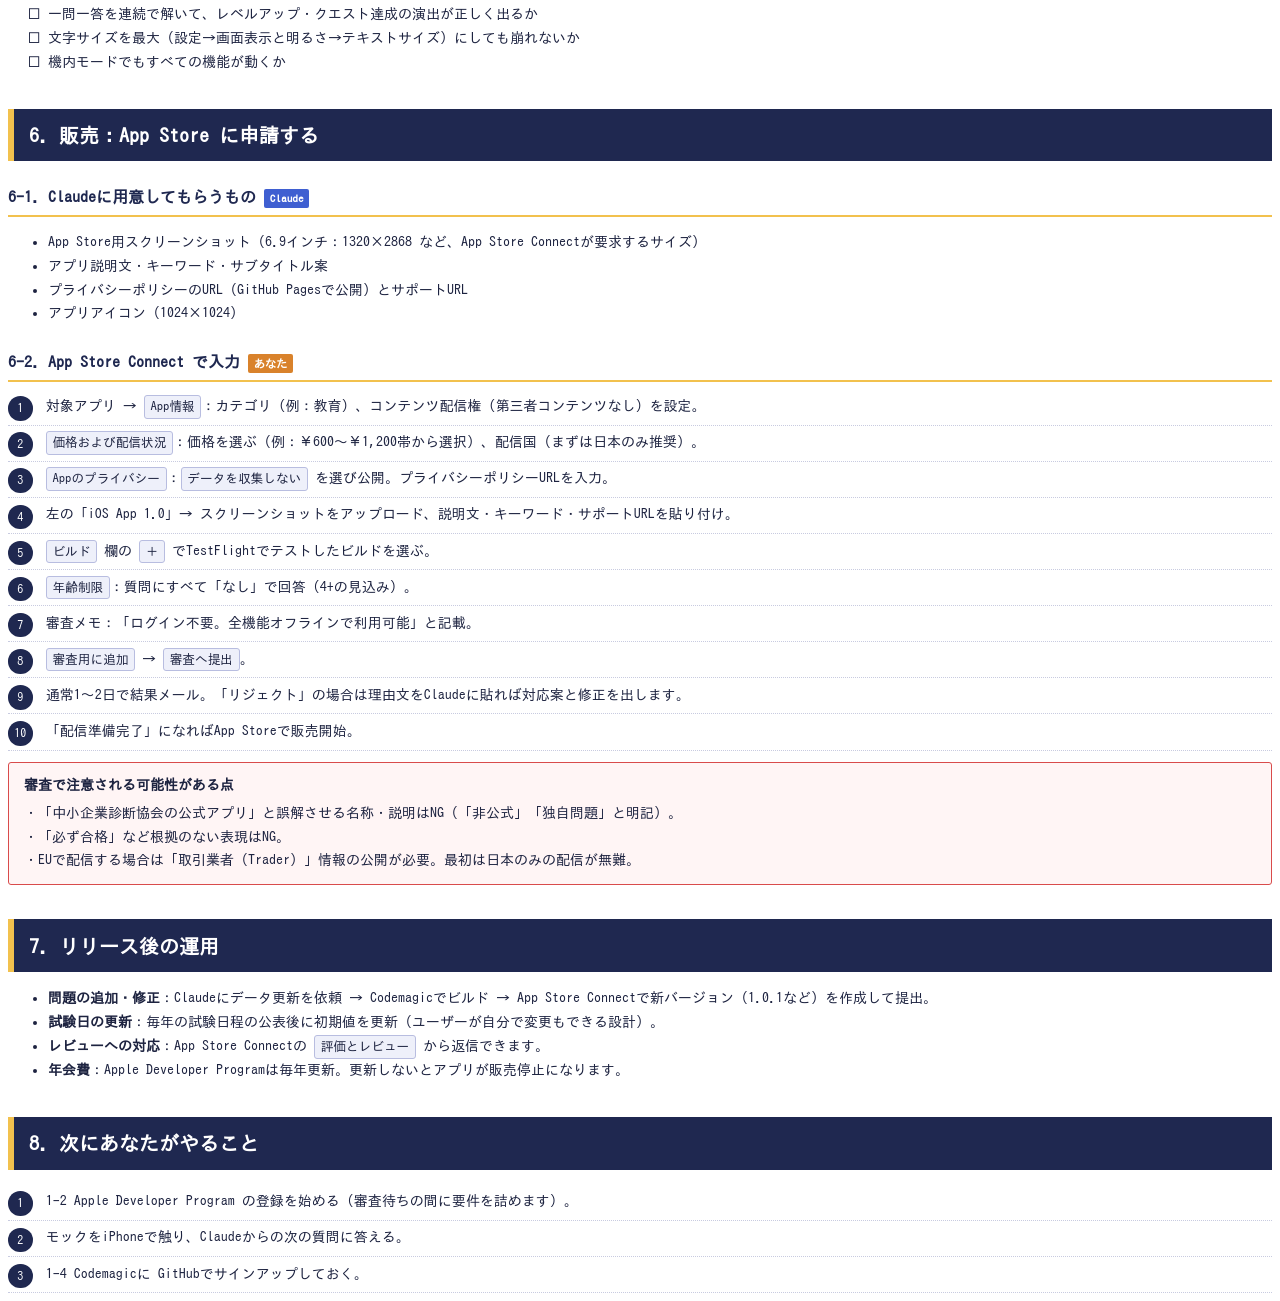
==== commit af5beead: "Start Flutter app: all five tabs, onboarding, review tower, boss battles, notifications - Game logic" ====
--- a/docs/guide.html
+++ b/docs/guide.html
@@ -35,7 +35,7 @@
 <h1>iPhoneだけで作って売る<br>中小企業診断士 学習アプリ 手順書</h1>
 <div class="sub">Claude Code ／ GitHub ／ Apple Developer ／ Codemagic を使い、Macなし・iPhoneだけで「開発 → 自分のiPhoneでテスト → App Storeで販売」まで進めるための手順</div>
 <table>
-<tr><th style="width:32%">版</th><td>v1.0（2026年11月27日）</td></tr>
+<tr><th style="width:32%">版</th><td>v1.1（2026年11月27日）</td></tr>
 <tr><th>アプリ仮名</th><td>診断士クエスト（RPG風・学習管理）</td></tr>
 <tr><th>画面モック</th><td>https://claude.ai/artifact/1rZy4CuqbJxBEyKjJincjo</td></tr>
 <tr><th>表記の見方</th><td><span class="who me">あなた</span>＝あなたがiPhoneで操作する作業 ／ <span class="who cl">Claude</span>＝Claude Codeに依頼して任せる作業<br><span class="tap">ボタン名</span>＝タップする場所</td></tr>
@@ -159,7 +159,7 @@
 <ol class="steps">
 <li>Safari（デスクトップ表示）で <code>developer.apple.com/account</code> → <span class="tap">Certificates, IDs &amp; Profiles</span> → <span class="tap">Identifiers</span> → <span class="tap">＋</span>。</li>
 <li><span class="tap">App IDs</span> → <span class="tap">Continue</span> → <span class="tap">App</span> → <span class="tap">Continue</span>。</li>
-<li>Description：<code>Shindan Quest</code>、Bundle ID：<span class="tap">Explicit</span> を選び、Claudeが指定する値（例 <code>com.okazaki0504.shindanquest</code>）を入力 → <span class="tap">Continue</span> → <span class="tap">Register</span>。</li>
+<li>Description：<code>Shindan Quest</code>、Bundle ID：<span class="tap">Explicit</span> を選び、<code>com.okazaki0504.shindanquest</code> を入力 → <span class="tap">Continue</span> → <span class="tap">Register</span>。</li>
 </ol>
 <h3>4-2. App Store Connect にアプリを登録 <span class="who me">あなた</span></h3>
 <ol class="steps">
@@ -178,15 +178,31 @@
 <div class="box warn"><b class="h">秘密情報の扱い</b>.p8ファイル・Issuer ID・キーIDは<b>Claudeのチャットに貼らないでください</b>。Codemagicの画面にだけ入力します。</div>
 <h3>4-4. Codemagic にキーを登録 <span class="who me">あなた</span></h3>
 <ol class="steps">
-<li>Codemagic → 左メニュー <span class="tap">Teams</span>（個人なら <span class="tap">Personal Account</span>）→ <span class="tap">Integrations</span> → <span class="tap">Developer Portal</span> の <span class="tap">Connect</span>。</li>
-<li>API key name：<code>codemagic_asc</code>（Claudeが codemagic.yaml で指定する名前と同じにする）、Issuer ID・Key IDを入力、.p8ファイルを <span class="tap">Choose a .p8 file</span> で選ぶ → <span class="tap">Save</span>。</li>
-</ol>
-<h3>4-5. リポジトリを追加してビルド <span class="who me">あなた</span></h3>
+<li>Codemagic → チーム（または個人アカウント）の設定 → <span class="tap">Team integrations</span>（個人は <span class="tap">Integrations</span>）→ <span class="tap">Developer Portal</span> → <span class="tap">Manage keys</span>。</li>
+<li><span class="tap">Add key</span> → App Store Connect API key name に <code>codemagic_asc</code> と入力（codemagic.yaml の名前と<b>完全に同じ</b>にする）。</li>
+<li>Issuer ID・Key ID を入力し、<span class="tap">Choose a .p8 file</span> で4-3の.p8ファイルを選ぶ → <span class="tap">Save</span>。</li>
+</ol>
+<h3>4-5. 署名用の証明書をCodemagicで作る <span class="who me">あなた</span></h3>
+<ol class="steps">
+<li>Codemagic の設定 → <span class="tap">codemagic.yaml settings</span> → <span class="tap">Code signing identities</span> → <span class="tap">iOS certificates</span> タブ。</li>
+<li>証明書をまだ持っていないので、<b>Codemagicに新規作成させる</b>ボタン（Generate certificate／Create certificate など）を選ぶ。APIキーは <code>codemagic_asc</code>、種類は <b>Apple Distribution</b>、Reference name は <code>dist_cert</code>。</li>
+<li>作成されると一覧に表示される（Appleの開発者サイトにも自動で登録されます）。</li>
+</ol>
+<h3>4-6. プロビジョニングプロファイルを作る <span class="who me">あなた</span></h3>
+<ol class="steps">
+<li>Safari（デスクトップ表示）で <code>developer.apple.com/account</code> → <span class="tap">Certificates, IDs &amp; Profiles</span> → <span class="tap">Profiles</span> → <span class="tap">＋</span>。</li>
+<li>Distribution の <span class="tap">App Store Connect</span> → <span class="tap">Continue</span>。</li>
+<li>App ID：4-1で登録した <code>com.okazaki0504.shindanquest</code> → <span class="tap">Continue</span>。</li>
+<li>証明書：4-5でCodemagicが作ったもの（日付が今日のApple Distribution）を選ぶ → <span class="tap">Continue</span>。</li>
+<li>Provisioning Profile Name：<code>ShindanQuest AppStore</code> → <span class="tap">Generate</span>。</li>
+<li>Codemagic に戻り、<span class="tap">Code signing identities</span> → <span class="tap">iOS provisioning profiles</span> タブ → <span class="tap">Fetch profiles</span> → いま作ったプロファイルにチェック → Reference name を <code>appstore_profile</code> にして取り込む。<b>Certificate 欄に緑のチェック</b>が出ればOK。</li>
+</ol>
+<h3>4-7. リポジトリを追加してビルド <span class="who me">あなた</span></h3>
 <ol class="steps">
 <li>Codemagic → <span class="tap">Apps</span> → <span class="tap">Add application</span> → GitHub → <code>okazaki0504/first</code> を選ぶ → プロジェクト種別は <span class="tap">Flutter App</span>。</li>
 <li>設定方法を聞かれたら <span class="tap">codemagic.yaml</span> を選ぶ（Claudeが作成済みの設定を使う）。</li>
 <li><span class="tap">Start new build</span> → ブランチ <code>claude/shindan-learning-app-r76up9</code> → ワークフロー <code>ios-testflight</code> → <span class="tap">Start new build</span>。</li>
-<li>10〜20分待つ。緑のチェックで成功。</li>
+<li>10〜20分待つ。緑のチェックで成功。成功するとTestFlightへ自動で送られます。</li>
 <li><b>失敗したら</b>：ビルド画面の赤い行をタップ → ログ全文をコピー（または画面のスクリーンショット）→ Claudeのチャットに貼って「直して」と送る。Claudeが修正をpushしたら再度 <span class="tap">Start new build</span>。</li>
 </ol>
 
@@ -194,12 +210,12 @@
 <ol class="steps">
 <li><span class="who me">あなた</span> App Storeで「<b>TestFlight</b>」（Apple公式）をインストール。</li>
 <li>App Store Connect → 対象アプリ → <span class="tap">TestFlight</span> タブ。ビルドが「処理中」→「テスト可能」になるまで待つ（10〜30分）。</li>
-<li>「輸出コンプライアンス」の質問が出たら <span class="tap">暗号化を使用しない（標準の暗号化のみ）</span> を選ぶ（通信をしないアプリのため。Claudeが設定ファイルで自動回答させることも可能）。</li>
+<li>「輸出コンプライアンス」の質問は、アプリの設定で自動回答済み（暗号化なし）なので通常は表示されません。表示された場合は <span class="tap">なし</span>（標準の暗号化のみ）を選ぶ。</li>
 <li><span class="tap">内部テスト</span> の <span class="tap">＋</span> でグループを作り、自分（Apple ID）を追加。</li>
 <li>届いた招待メール、またはTestFlightアプリを開き <span class="tap">インストール</span>。ホーム画面からアプリを起動。</li>
 <li>使ってみて不具合や改善点をClaudeに送る → 修正 → Codemagicで再ビルド → TestFlightで自動更新、を繰り返す。</li>
 </ol>
-<div class="box tip"><b class="h">効率化</b>Claudeが codemagic.yaml に「ブランチにpushされたら自動ビルド」を設定すると、4-5の手動ビルドが不要になります。ただし無料枠の分数を消費するので、修正をまとめてからpushするよう依頼すると節約できます。</div>
+<div class="box tip"><b class="h">効率化</b>Claudeが codemagic.yaml に「ブランチにpushされたら自動ビルド」を設定すると、4-7の手動ビルドが不要になります。ただし無料枠の分数を消費するので、修正をまとめてからpushするよう依頼すると節約できます。</div>
 <h3>テストのチェックリスト</h3>
 <ul class="check">
 <li>初回起動〜試験日設定がわかりやすいか</li>
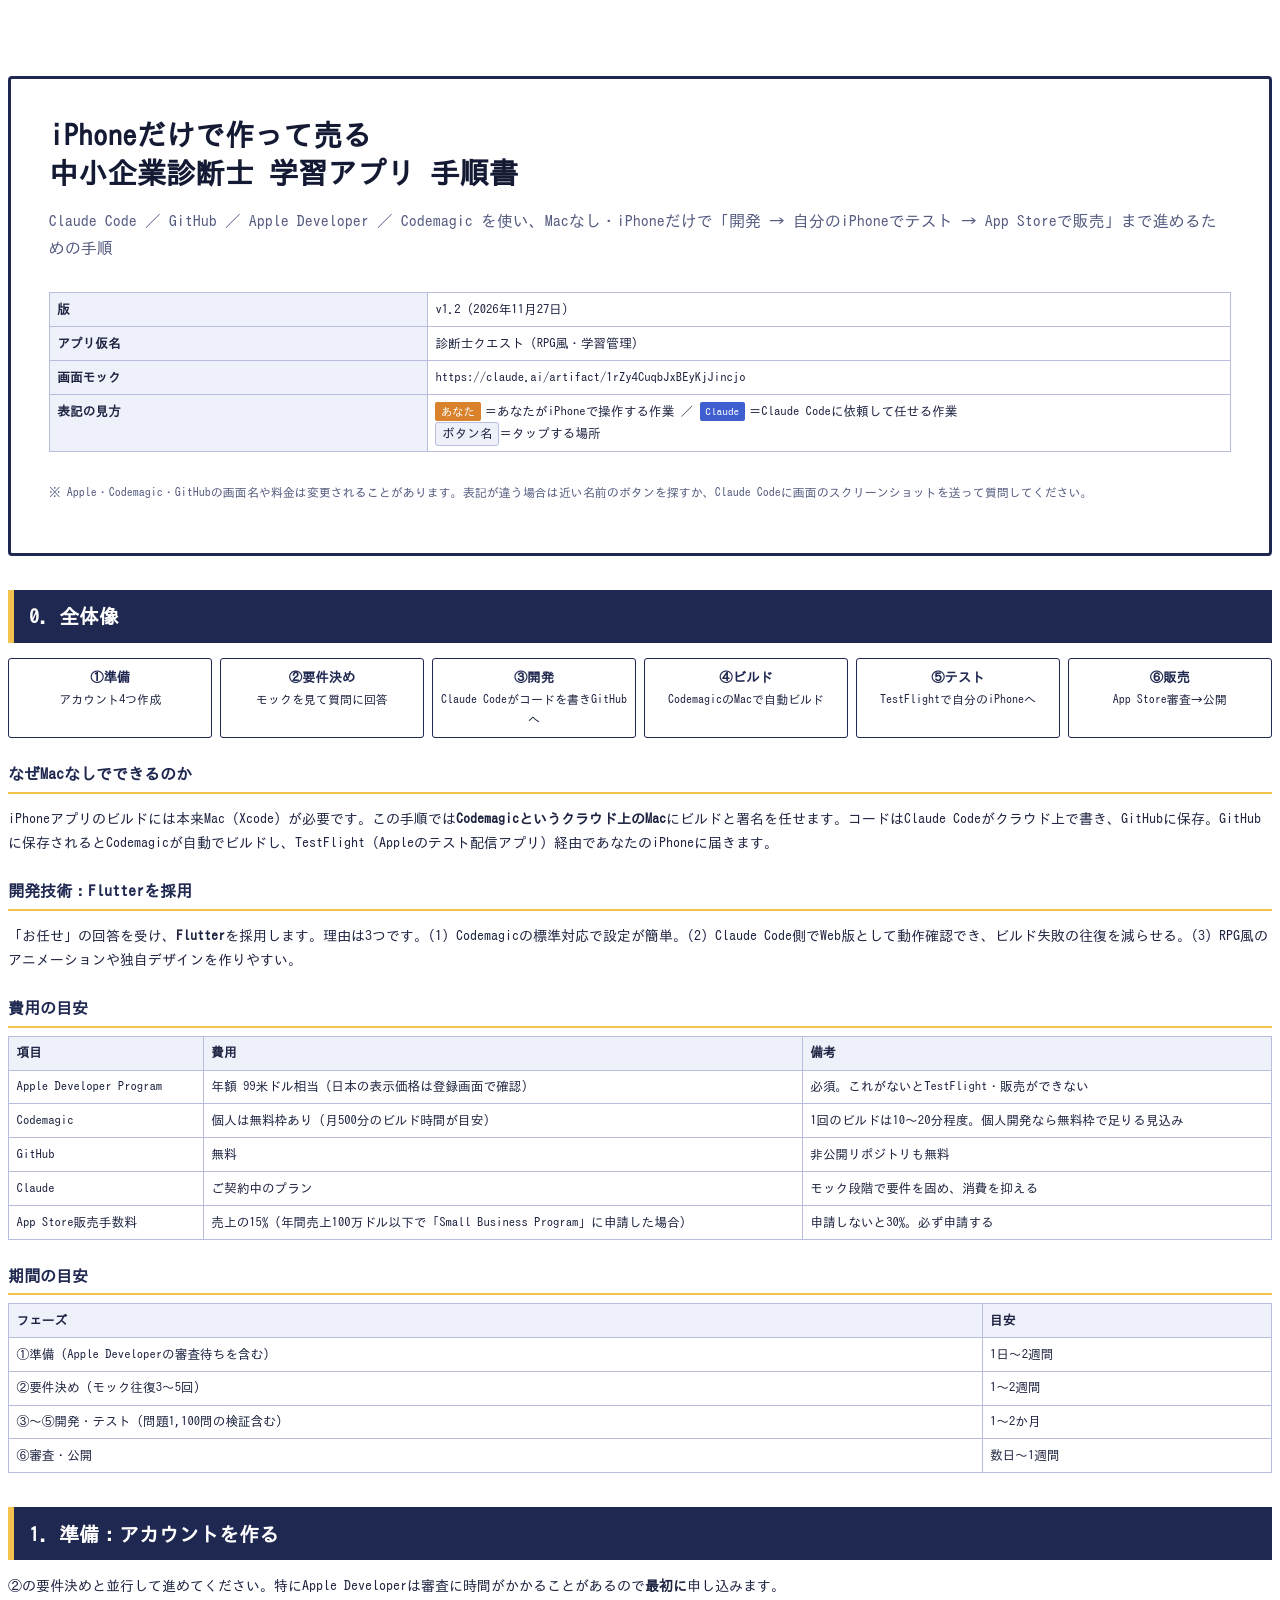
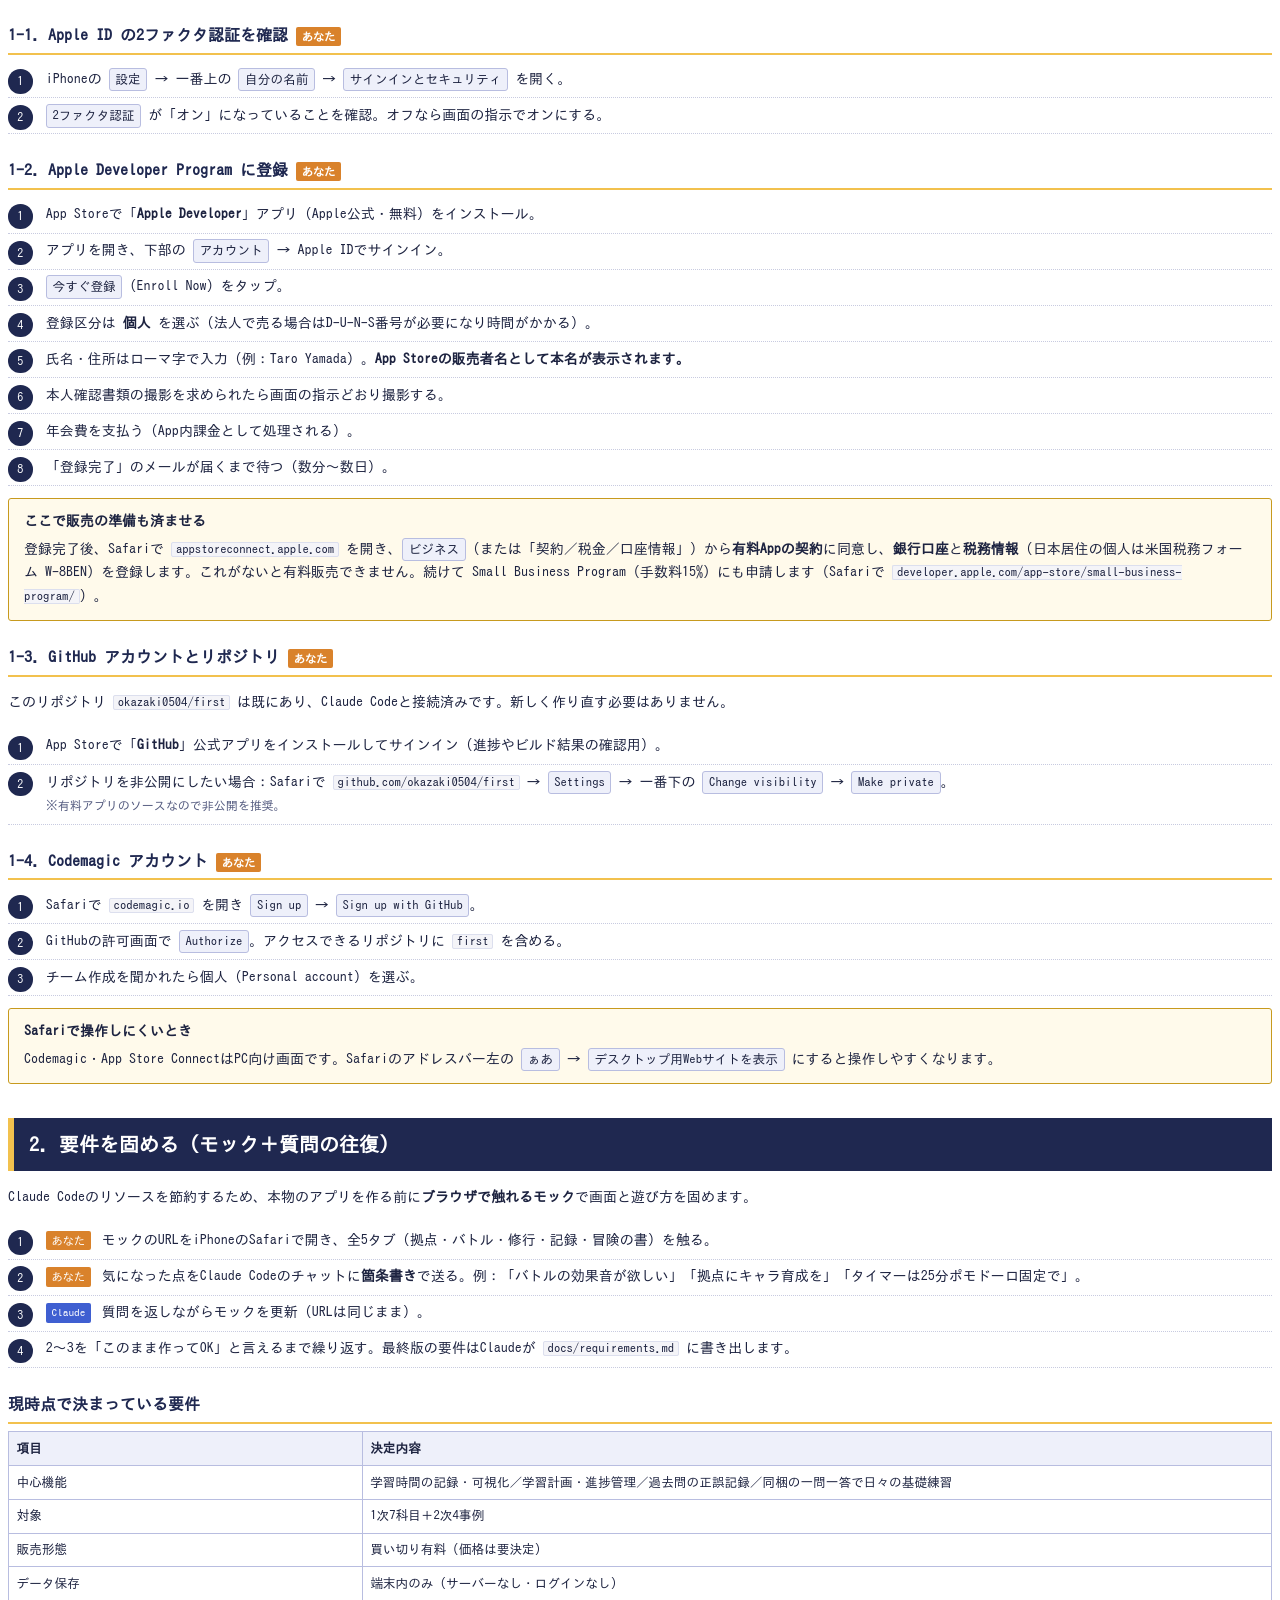
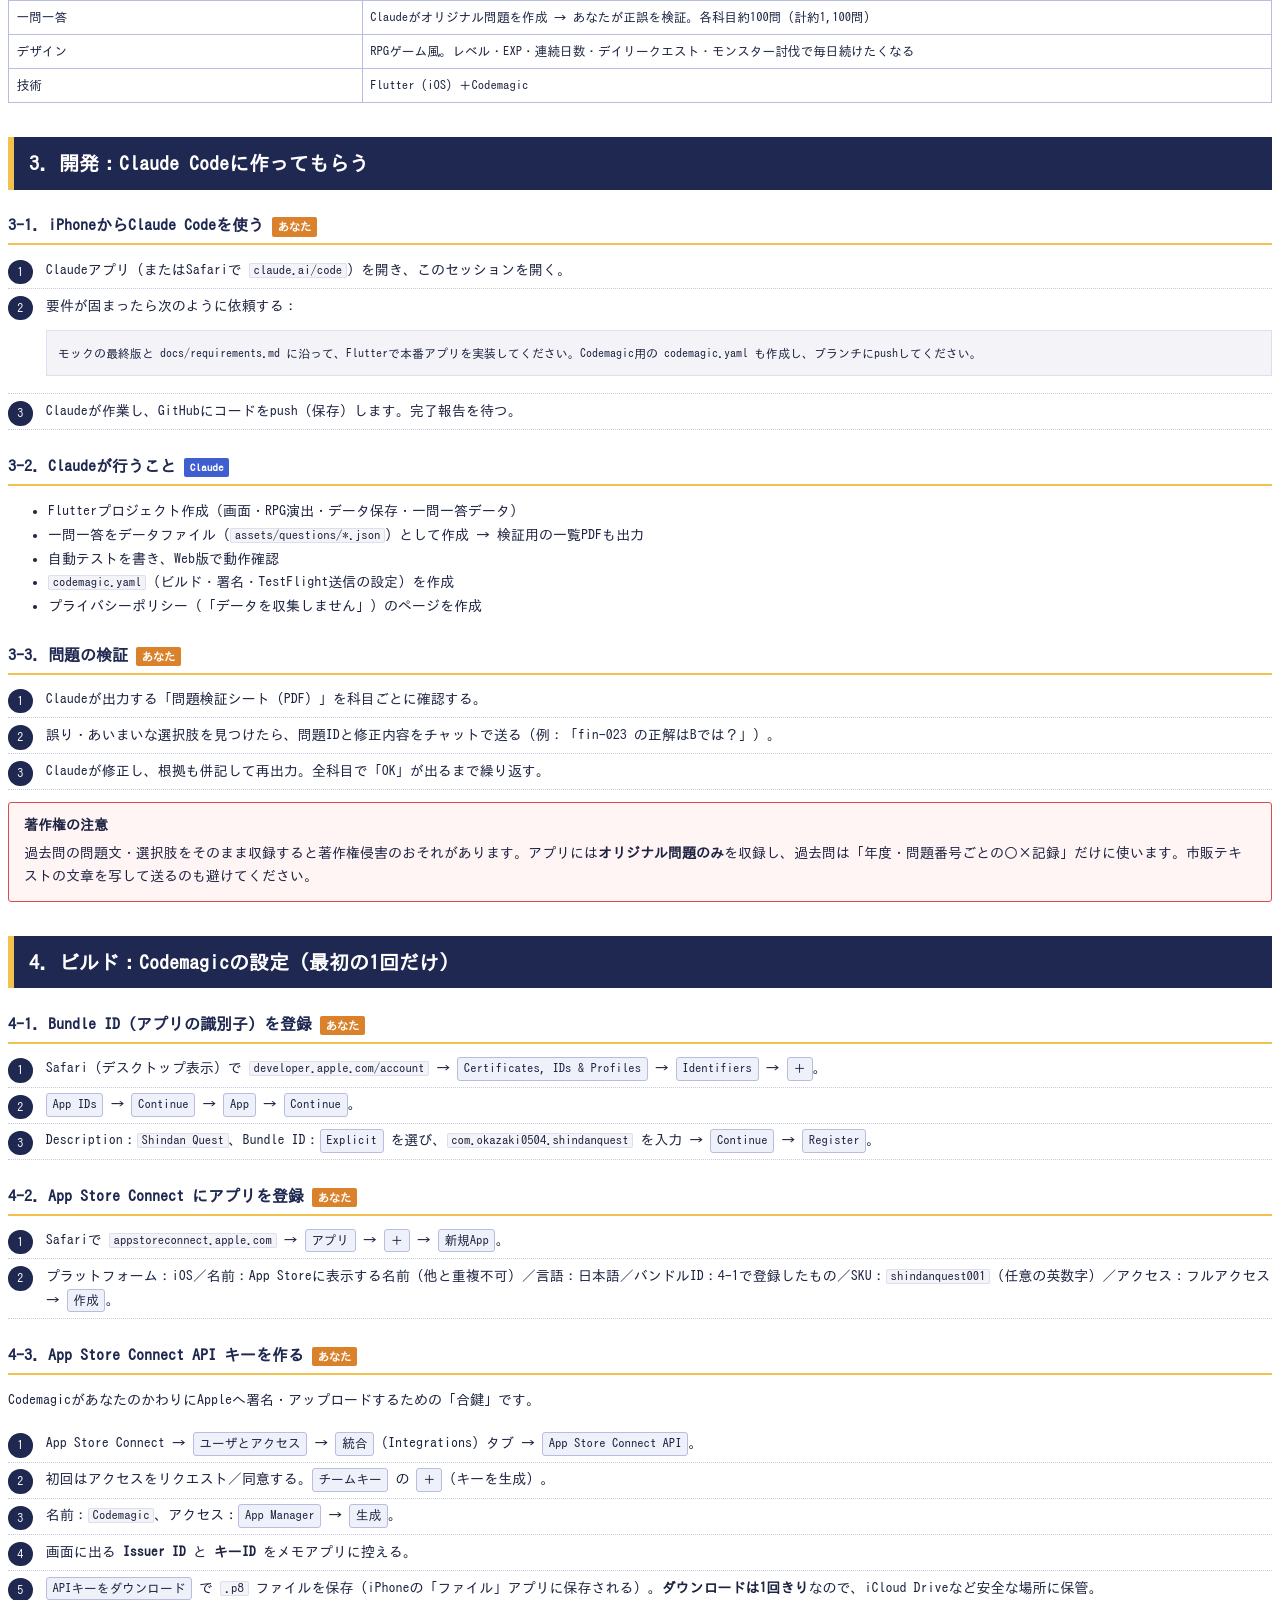
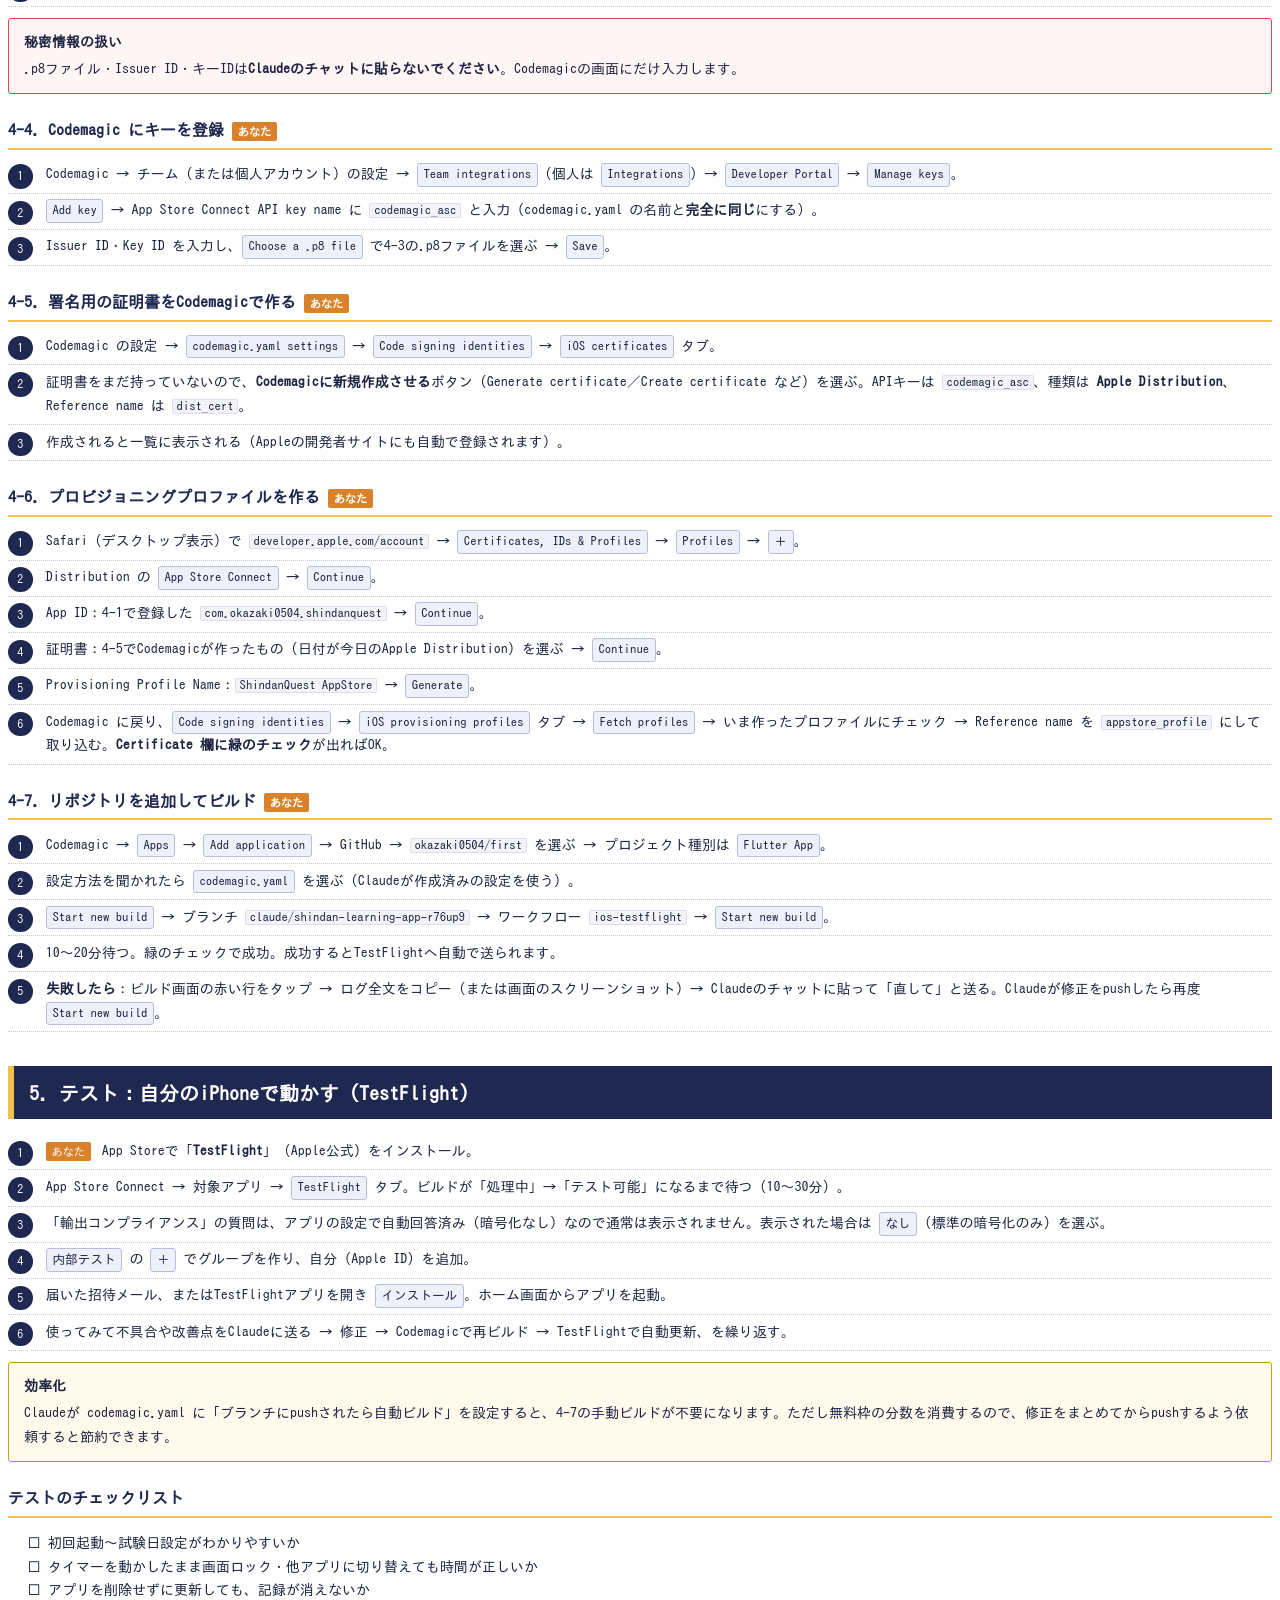
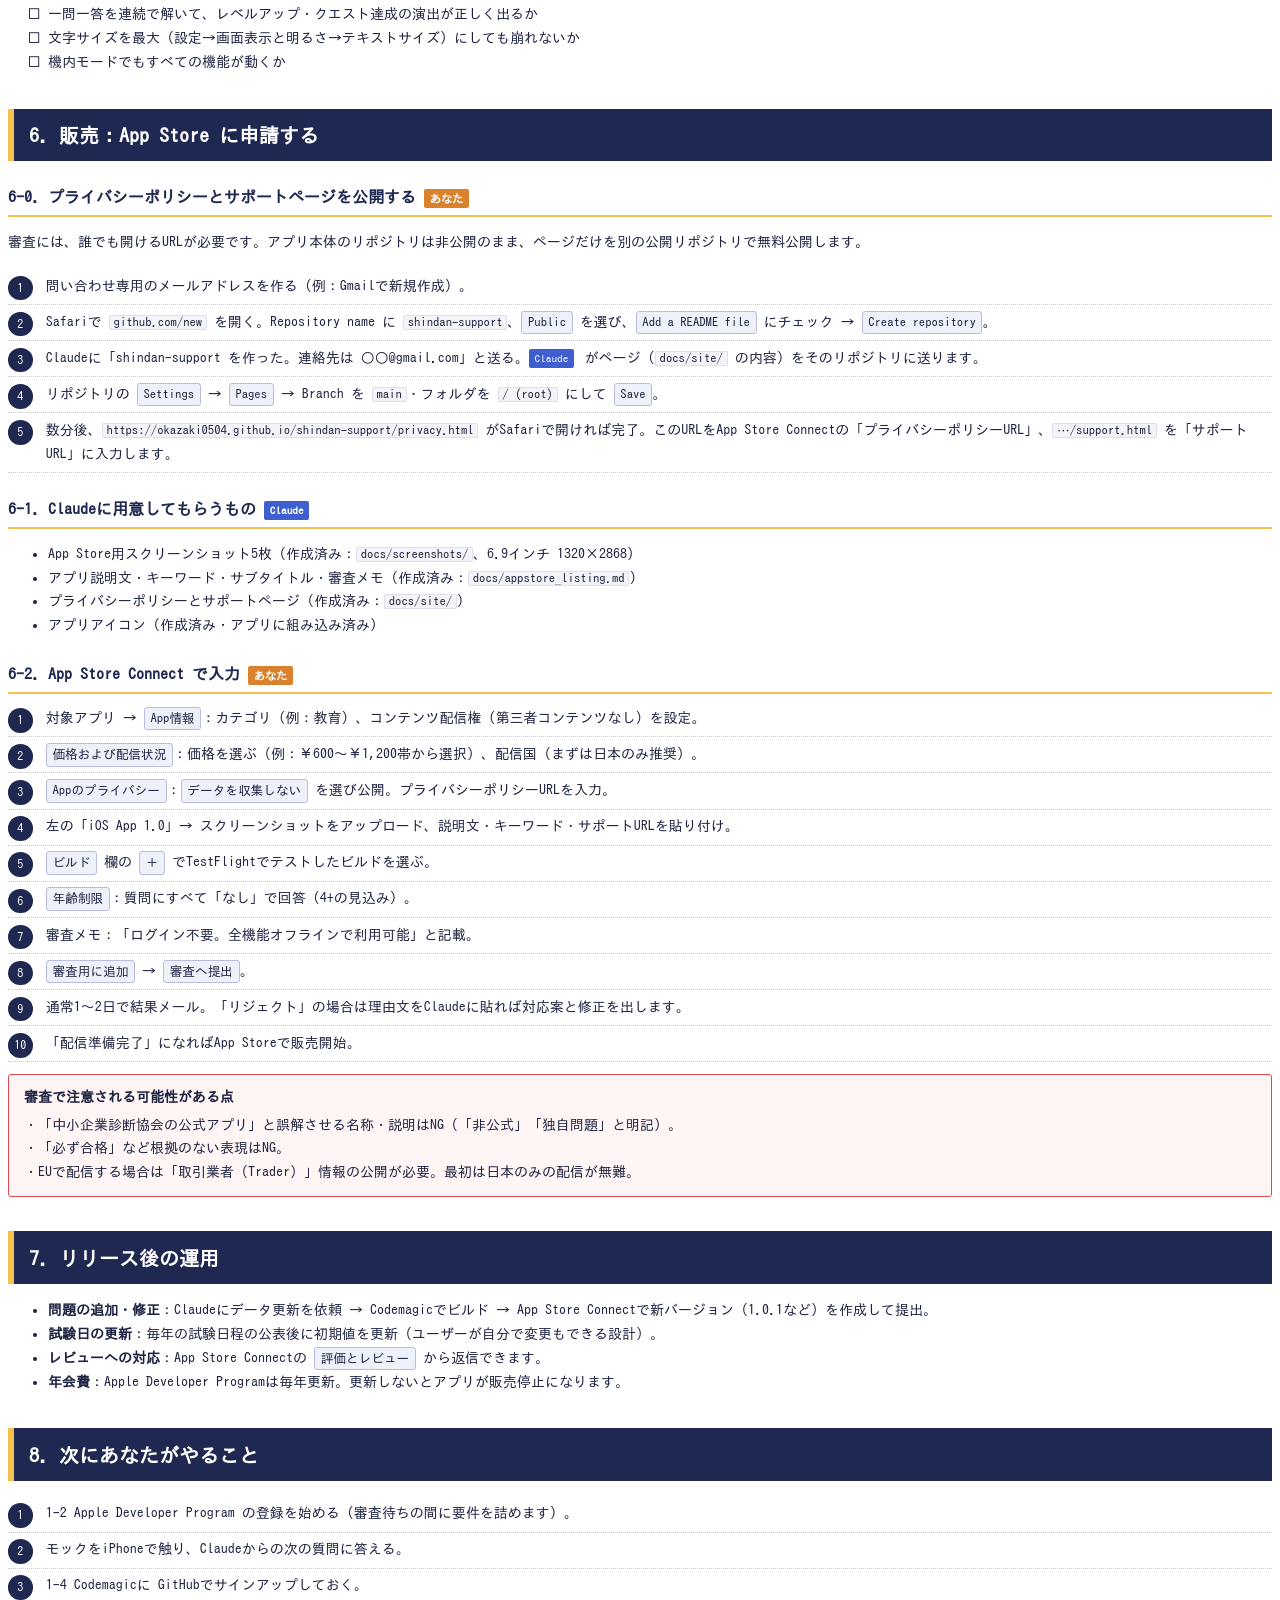
==== commit 25ac5f64: "Guide v1.2: steps to publish privacy/support pages; mark prepared materials Co-Authored-By: Claude O" ====
--- a/docs/guide.html
+++ b/docs/guide.html
@@ -35,7 +35,7 @@
 <h1>iPhoneだけで作って売る<br>中小企業診断士 学習アプリ 手順書</h1>
 <div class="sub">Claude Code ／ GitHub ／ Apple Developer ／ Codemagic を使い、Macなし・iPhoneだけで「開発 → 自分のiPhoneでテスト → App Storeで販売」まで進めるための手順</div>
 <table>
-<tr><th style="width:32%">版</th><td>v1.1（2026年11月27日）</td></tr>
+<tr><th style="width:32%">版</th><td>v1.2（2026年11月27日）</td></tr>
 <tr><th>アプリ仮名</th><td>診断士クエスト（RPG風・学習管理）</td></tr>
 <tr><th>画面モック</th><td>https://claude.ai/artifact/1rZy4CuqbJxBEyKjJincjo</td></tr>
 <tr><th>表記の見方</th><td><span class="who me">あなた</span>＝あなたがiPhoneで操作する作業 ／ <span class="who cl">Claude</span>＝Claude Codeに依頼して任せる作業<br><span class="tap">ボタン名</span>＝タップする場所</td></tr>
@@ -227,12 +227,21 @@
 </ul>
 
 <h2>6. 販売：App Store に申請する</h2>
+<h3>6-0. プライバシーポリシーとサポートページを公開する <span class="who me">あなた</span></h3>
+<p>審査には、誰でも開けるURLが必要です。アプリ本体のリポジトリは非公開のまま、ページだけを別の公開リポジトリで無料公開します。</p>
+<ol class="steps">
+<li>問い合わせ専用のメールアドレスを作る（例：Gmailで新規作成）。</li>
+<li>Safariで <code>github.com/new</code> を開く。Repository name に <code>shindan-support</code>、<span class="tap">Public</span> を選び、<span class="tap">Add a README file</span> にチェック → <span class="tap">Create repository</span>。</li>
+<li>Claudeに「shindan-support を作った。連絡先は ○○@gmail.com」と送る。<span class="who cl">Claude</span> がページ（<code>docs/site/</code> の内容）をそのリポジトリに送ります。</li>
+<li>リポジトリの <span class="tap">Settings</span> → <span class="tap">Pages</span> → Branch を <code>main</code>・フォルダを <code>/ (root)</code> にして <span class="tap">Save</span>。</li>
+<li>数分後、<code>https://okazaki0504.github.io/shindan-support/privacy.html</code> がSafariで開ければ完了。このURLをApp Store Connectの「プライバシーポリシーURL」、<code>…/support.html</code> を「サポートURL」に入力します。</li>
+</ol>
 <h3>6-1. Claudeに用意してもらうもの <span class="who cl">Claude</span></h3>
 <ul>
-<li>App Store用スクリーンショット（6.9インチ：1320×2868 など、App Store Connectが要求するサイズ）</li>
-<li>アプリ説明文・キーワード・サブタイトル案</li>
-<li>プライバシーポリシーのURL（GitHub Pagesで公開）とサポートURL</li>
-<li>アプリアイコン（1024×1024）</li>
+<li>App Store用スクリーンショット5枚（作成済み：<code>docs/screenshots/</code>、6.9インチ 1320×2868）</li>
+<li>アプリ説明文・キーワード・サブタイトル・審査メモ（作成済み：<code>docs/appstore_listing.md</code>）</li>
+<li>プライバシーポリシーとサポートページ（作成済み：<code>docs/site/</code>）</li>
+<li>アプリアイコン（作成済み・アプリに組み込み済み）</li>
 </ul>
 <h3>6-2. App Store Connect で入力 <span class="who me">あなた</span></h3>
 <ol class="steps">
